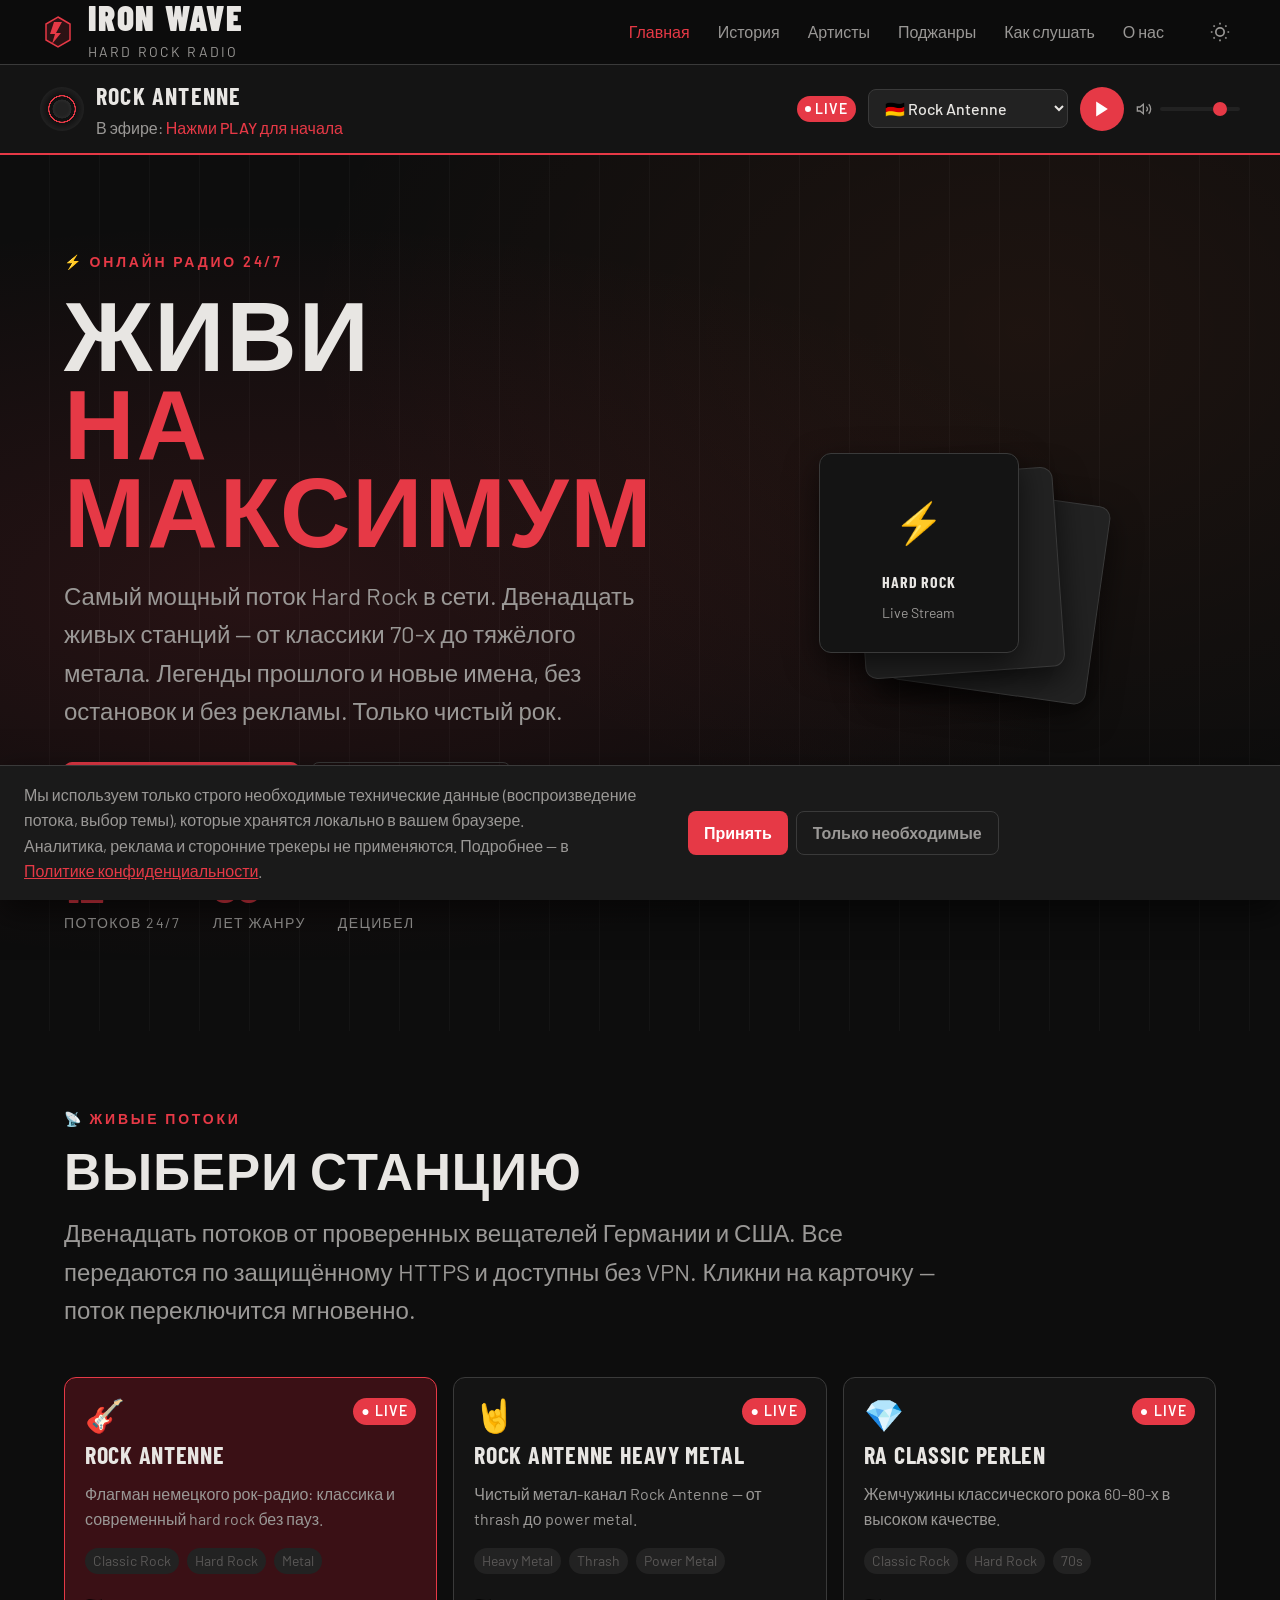
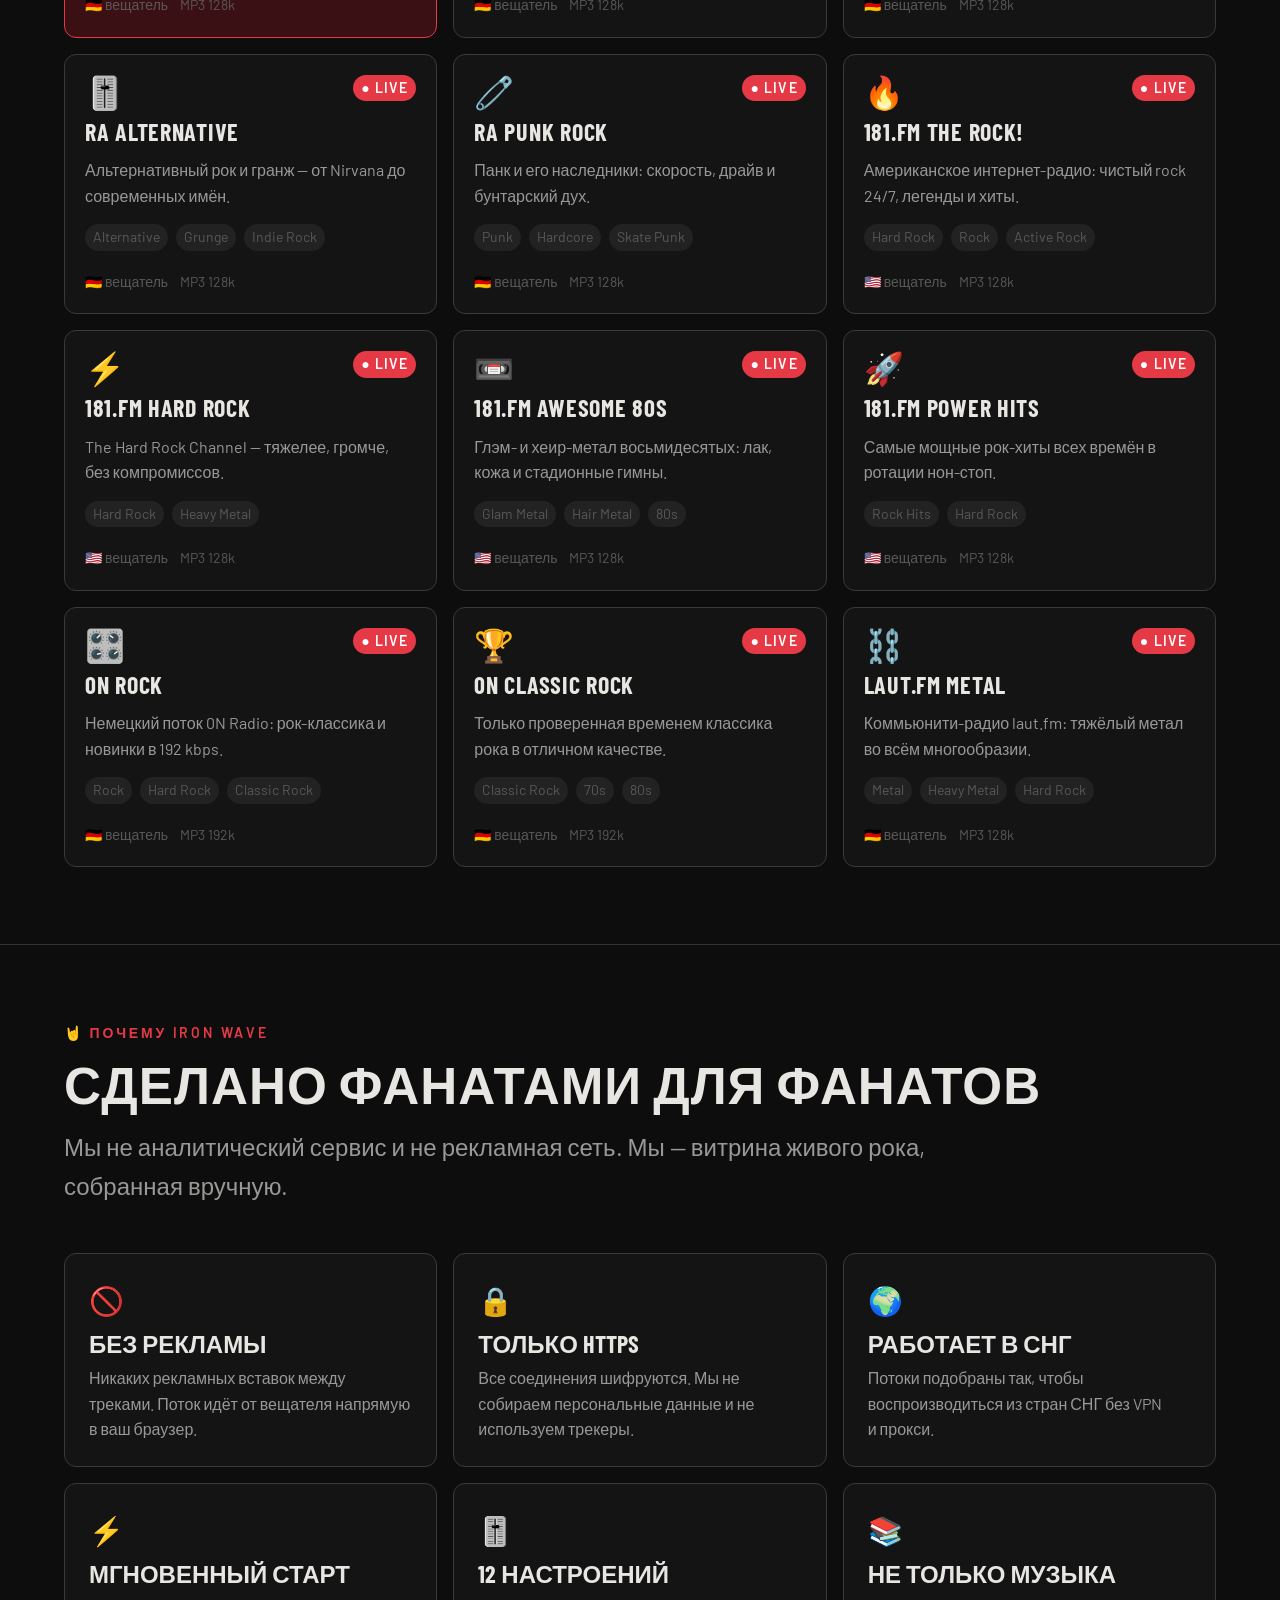
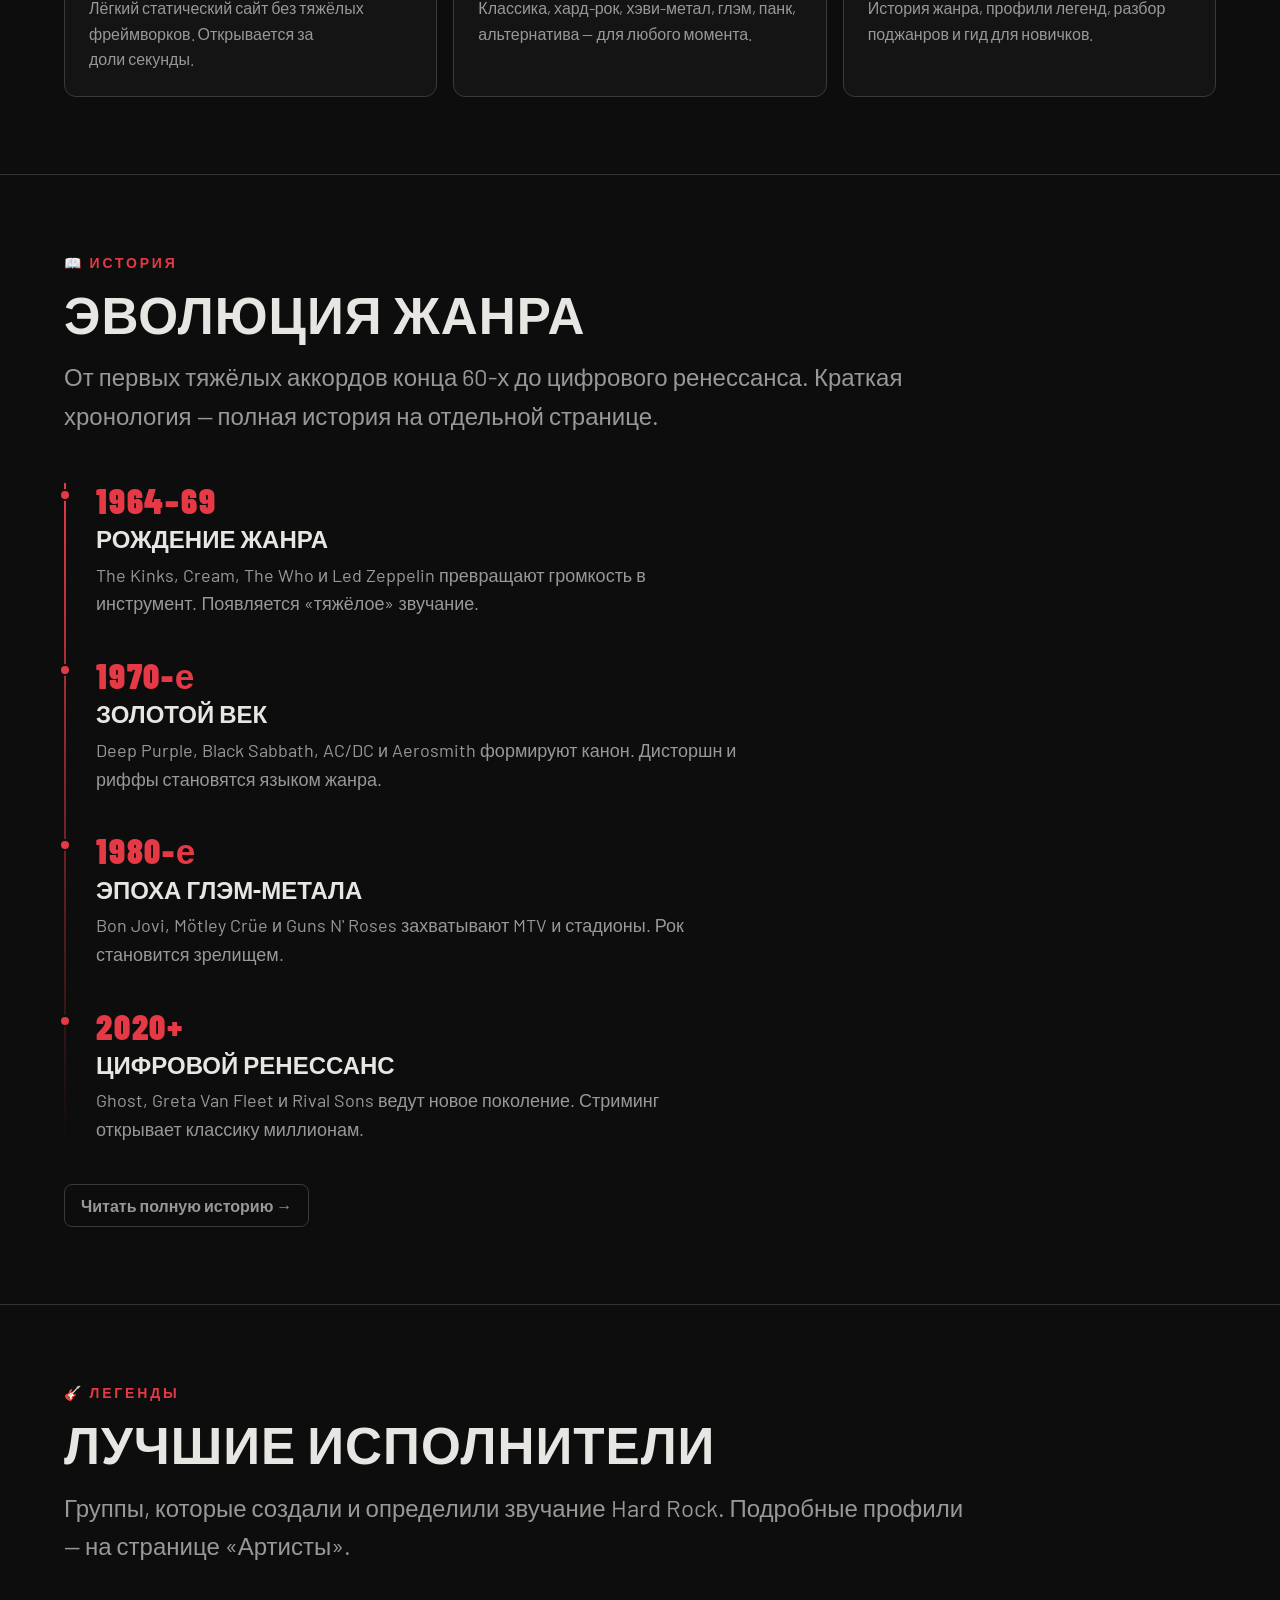
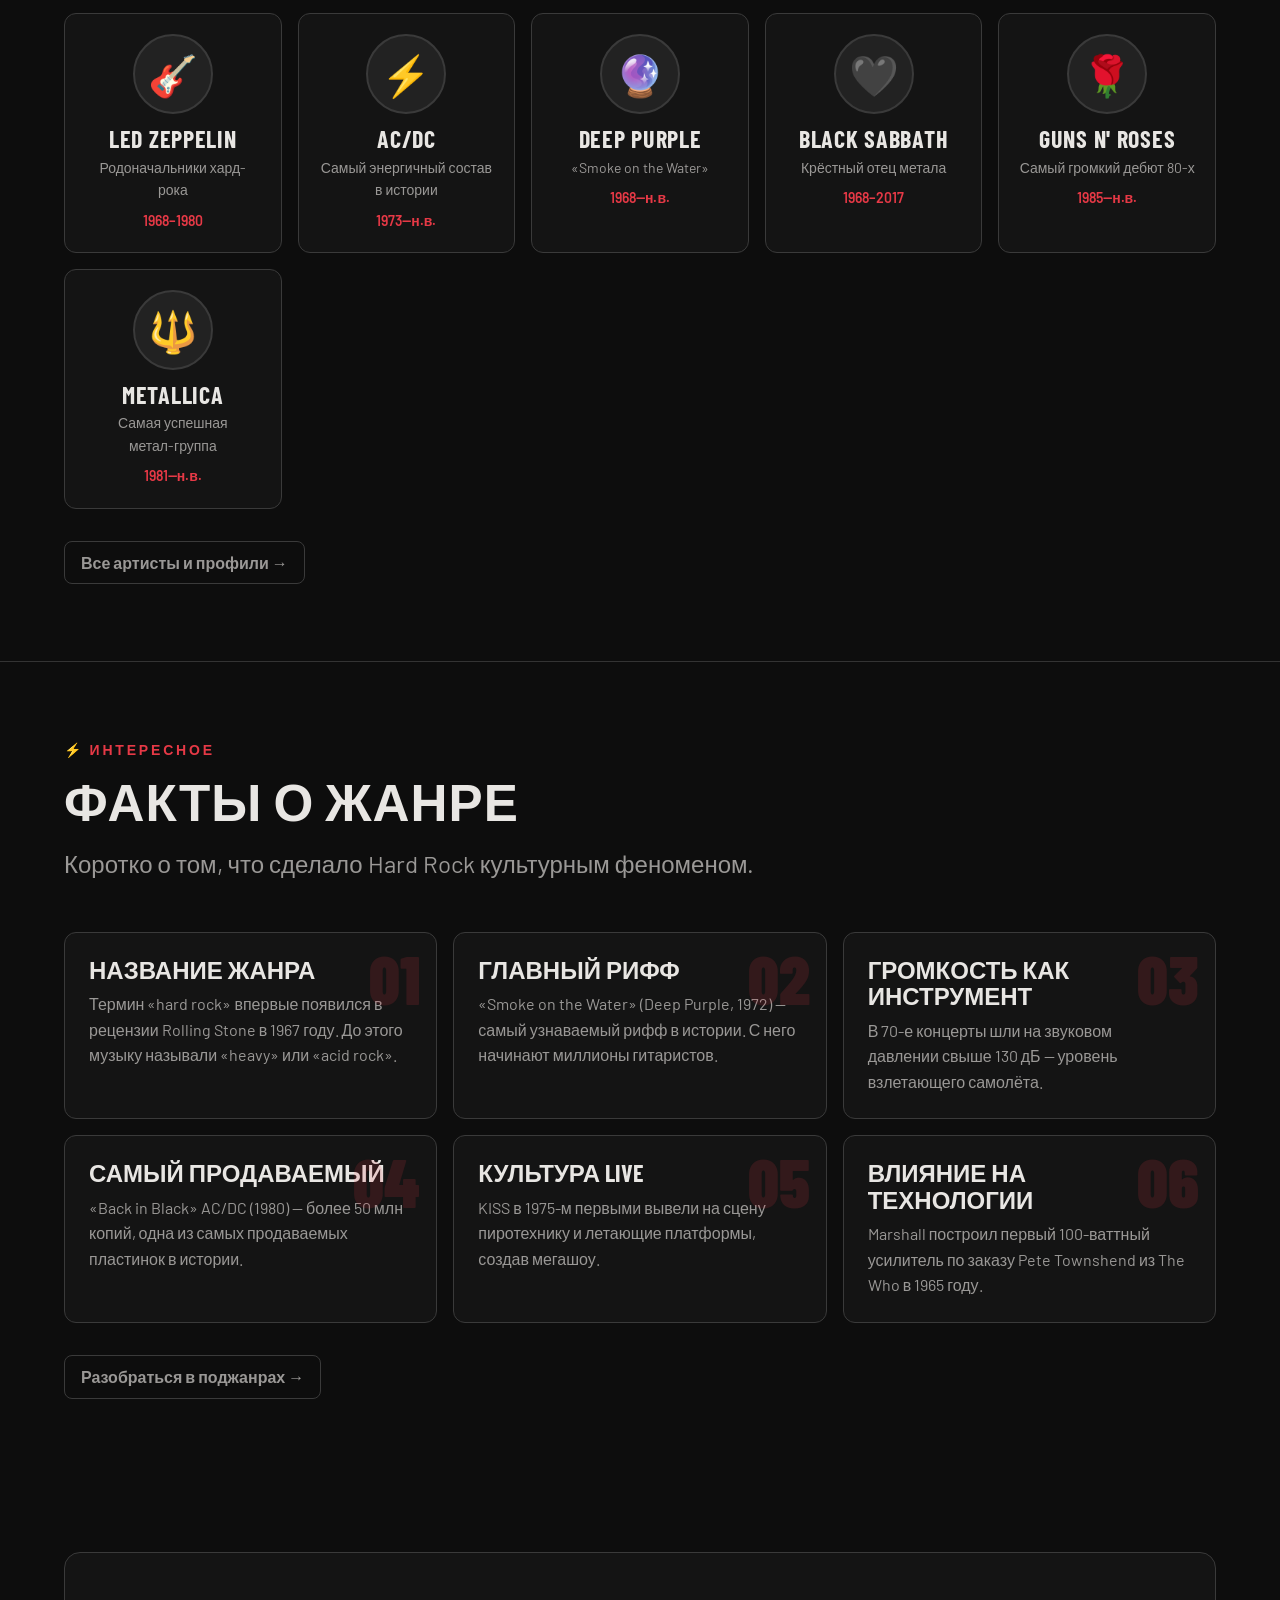
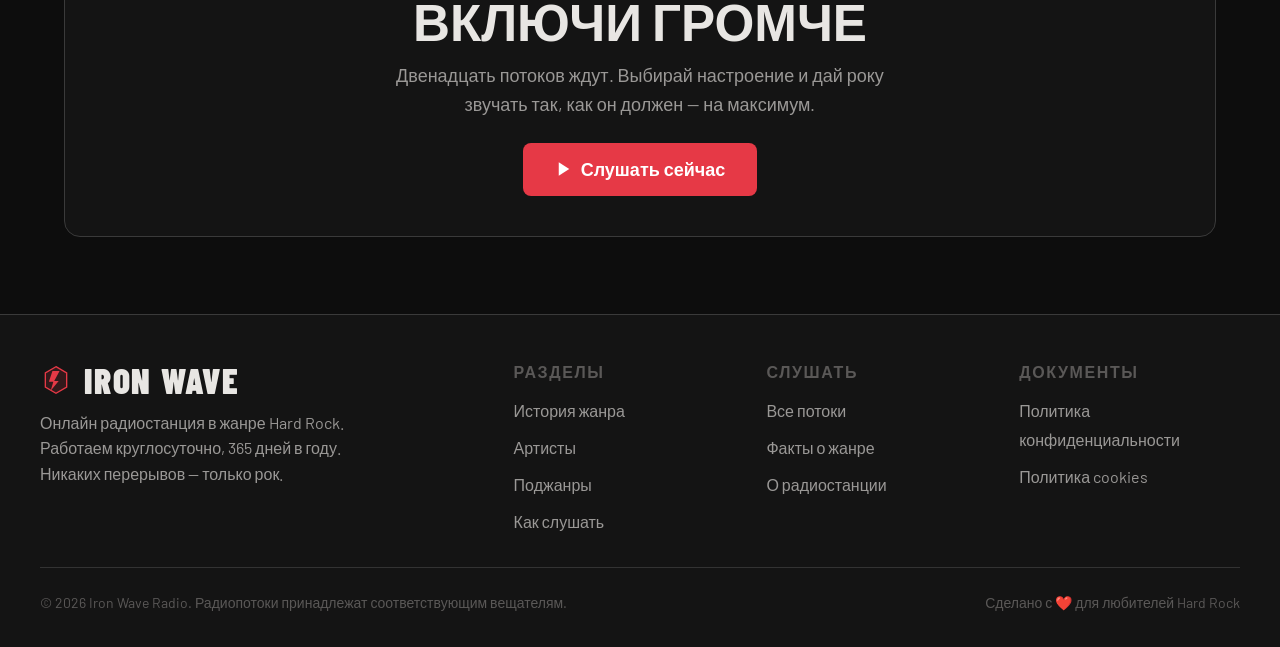
==== index.html @ d5342d9d "Build out Iron Wave Radio: multi-page site, 12 streams, self-hosted fonts - Fix bugs from template: " ====
<!DOCTYPE html>
<html lang="ru" data-theme="dark">
<head>
  <meta charset="UTF-8">
  <meta name="viewport" content="width=device-width, initial-scale=1.0">
  <title>IRON WAVE RADIO — Hard Rock Online 24/7</title>
  <meta name="description" content="Онлайн радиостанция в жанре Hard Rock. 12 живых потоков, история жанра, легендарные исполнители и факты. Слушай чистый рок без рекламы, 24/7.">
  <meta name="keywords" content="hard rock, hard rock radio, онлайн радио, рок радио, heavy metal, classic rock, слушать рок онлайн">
  <meta property="og:title" content="Iron Wave Radio — Hard Rock Online">
  <meta property="og:description" content="12 живых рок-потоков 24/7. Легенды прошлого и новые имена — без остановок, без рекламы.">
  <meta property="og:type" content="website">
  <link rel="canonical" href="/index.html">
  <link rel="icon" type="image/svg+xml" href="data:image/svg+xml,%3Csvg xmlns='http://www.w3.org/2000/svg' viewBox='0 0 32 32'%3E%3Crect width='32' height='32' fill='%23111'/%3E%3Cpath d='M6 8 L6 24 L10 24 L10 17 L16 17 L16 24 L20 24 L20 8 L16 8 L16 14 L10 14 L10 8 Z' fill='%23e63946'/%3E%3Cpath d='M22 8 L22 24 L26 24 L26 8 Z' fill='%23e63946'/%3E%3C/svg%3E">
  <link rel="stylesheet" href="assets/fonts.css">
  <link rel="stylesheet" href="assets/styles.css">
</head>
<body>

<a href="#main" class="btn btn-primary" style="position:absolute;top:-60px;left:var(--space-2);z-index:9999;transition:top .2s;" onfocus="this.style.top='var(--space-2)'" onblur="this.style.top='-60px'">Перейти к содержимому</a>

<!-- Cookie Banner -->
<div id="cookie-banner" role="dialog" aria-label="Уведомление о cookies">
  <p>
    Мы используем только строго необходимые технические данные (воспроизведение потока, выбор темы),
    которые хранятся локально в вашем браузере. Аналитика, реклама и сторонние трекеры не применяются.
    Подробнее — в <a href="about.html#privacy">Политике конфиденциальности</a>.
  </p>
  <div class="cookie-btns">
    <button class="btn btn-primary" onclick="acceptCookies()">Принять</button>
    <button class="btn btn-outline" onclick="closeCookieBanner()">Только необходимые</button>
  </div>
</div>

<!-- Header -->
<header>
  <div class="header-inner">
    <a href="index.html" class="logo" aria-label="IRON WAVE RADIO — на главную">
      <svg width="36" height="36" viewBox="0 0 36 36" fill="none" aria-hidden="true">
        <path d="M18 3 L30 10 L30 26 L18 33 L6 26 L6 10 Z" fill="currentColor" opacity="0.15"/>
        <path d="M18 3 L30 10 L30 26 L18 33 L6 26 L6 10 Z" stroke="currentColor" stroke-width="1.5"/>
        <path d="M14 8 L22 8 L16 19 L21 19 L12 30 L15 20 L10 20 Z" fill="currentColor"/>
      </svg>
      <div>
        <span class="logo-text">Iron Wave</span>
        <span class="logo-sub">Hard Rock Radio</span>
      </div>
    </a>
    <nav class="main-nav" aria-label="Основная навигация">
      <a href="index.html" aria-current="page">Главная</a>
      <a href="history.html">История</a>
      <a href="artists.html">Артисты</a>
      <a href="subgenres.html">Поджанры</a>
      <a href="guide.html">Как слушать</a>
      <a href="about.html">О нас</a>
    </nav>
    <div class="header-actions">
      <button id="theme-toggle" aria-label="Переключить тему"></button>
      <button class="hamburger" id="hamburger" aria-label="Меню" aria-expanded="false">
        <span></span><span></span><span></span>
      </button>
    </div>
  </div>
</header>

<!-- Mobile menu -->
<nav class="mobile-menu hidden" id="mobile-menu" aria-label="Мобильное меню">
  <a href="index.html">🏠 Главная</a>
  <a href="#streams">🎙️ Стримы</a>
  <a href="history.html">📖 История</a>
  <a href="artists.html">🎸 Артисты</a>
  <a href="subgenres.html">🎚️ Поджанры</a>
  <a href="guide.html">🎧 Как слушать</a>
  <a href="about.html">⚡ О нас</a>
</nav>

<!-- Player Bar -->
<div class="player-bar" role="region" aria-label="Плеер">
  <div class="player-inner">
    <div class="station-info">
      <div class="vinyl-icon" id="vinyl" aria-hidden="true"></div>
      <div>
        <div class="station-name" id="current-station-name">Rock Antenne</div>
        <div class="now-playing">В эфире: <span id="now-track">Нажми PLAY для начала</span></div>
      </div>
    </div>
    <div class="player-controls">
      <div class="live-badge" aria-label="Живое вещание"><div class="live-dot"></div>LIVE</div>
      <label class="sr-only" for="station-select">Выбор станции</label>
      <select id="station-select" class="station-select" aria-label="Выбор станции"></select>
      <button class="play-btn" id="play-btn" onclick="togglePlay()" aria-label="Воспроизвести / Остановить">
        <svg id="play-icon" width="20" height="20" viewBox="0 0 24 24" fill="currentColor"><polygon points="5,3 19,12 5,21"/></svg>
      </button>
      <div class="volume-wrap" aria-label="Громкость">
        <svg width="16" height="16" viewBox="0 0 24 24" fill="none" stroke="currentColor" stroke-width="2" aria-hidden="true">
          <polygon points="11 5 6 9 2 9 2 15 6 15 11 19 11 5"/>
          <path d="M19.07 4.93a10 10 0 0 1 0 14.14M15.54 8.46a5 5 0 0 1 0 7.07"/>
        </svg>
        <input type="range" id="volume" min="0" max="1" step="0.05" value="0.8" aria-label="Громкость">
      </div>
    </div>
  </div>
</div>

<audio id="radio-player" preload="none"></audio>

<main id="main">
  <!-- Hero -->
  <section class="hero" aria-labelledby="hero-title">
    <div class="hero-bg" aria-hidden="true"></div>
    <div class="hero-inner container">
      <div>
        <span class="hero-tag">⚡ Онлайн Радио 24/7</span>
        <h1 id="hero-title">Живи<em>на максимум</em></h1>
        <p>Самый мощный поток Hard Rock в сети. Двенадцать живых станций — от классики 70-х до тяжёлого метала. Легенды прошлого и новые имена, без остановок и без рекламы. Только чистый рок.</p>
        <div class="hero-cta">
          <button class="btn btn-primary btn-lg" onclick="togglePlay()">
            <svg width="18" height="18" viewBox="0 0 24 24" fill="currentColor" aria-hidden="true"><polygon points="5,3 19,12 5,21"/></svg>
            Слушать сейчас
          </button>
          <a href="history.html" class="btn btn-outline btn-lg">История жанра</a>
        </div>
        <div class="hero-stats">
          <div class="stat-item"><div class="stat-num">12</div><div class="stat-label">потоков 24/7</div></div>
          <div class="stat-item"><div class="stat-num">60+</div><div class="stat-label">лет жанру</div></div>
          <div class="stat-item"><div class="stat-num">∞</div><div class="stat-label">децибел</div></div>
        </div>
      </div>
      <div class="hero-visual" aria-hidden="true">
        <div class="album-stack">
          <div class="album-card"><div class="album-art">🎸</div><div class="album-title">Classic Rock</div><div class="album-band">All Time</div></div>
          <div class="album-card"><div class="album-art">🔥</div><div class="album-title">Metal Edge</div><div class="album-band">Heavy</div></div>
          <div class="album-card"><div class="album-art">⚡</div><div class="album-title">Hard Rock</div><div class="album-band">Live Stream</div></div>
        </div>
      </div>
    </div>
  </section>

  <!-- Streams -->
  <section class="section" id="streams" aria-labelledby="streams-title">
    <div class="container">
      <div class="section-header fade-in">
        <span class="section-tag">📡 Живые потоки</span>
        <h2 class="section-title" id="streams-title">Выбери станцию</h2>
        <p class="section-lead">Двенадцать потоков от проверенных вещателей Германии и США. Все передаются по защищённому HTTPS и доступны без VPN. Кликни на карточку — поток переключится мгновенно.</p>
      </div>
      <div class="streams-grid" id="streams-grid"></div>
    </div>
  </section>

  <div class="divider"></div>

  <!-- Why us -->
  <section class="section" aria-labelledby="why-title">
    <div class="container">
      <div class="section-header fade-in">
        <span class="section-tag">🤘 Почему Iron Wave</span>
        <h2 class="section-title" id="why-title">Сделано фанатами для фанатов</h2>
        <p class="section-lead">Мы не аналитический сервис и не рекламная сеть. Мы — витрина живого рока, собранная вручную.</p>
      </div>
      <div class="info-grid fade-in">
        <div class="info-card"><div class="ic-emoji">🚫</div><h3>Без рекламы</h3><p>Никаких рекламных вставок между треками. Поток идёт от вещателя напрямую в ваш браузер.</p></div>
        <div class="info-card"><div class="ic-emoji">🔒</div><h3>Только HTTPS</h3><p>Все соединения шифруются. Мы не собираем персональные данные и не используем трекеры.</p></div>
        <div class="info-card"><div class="ic-emoji">🌍</div><h3>Работает в СНГ</h3><p>Потоки подобраны так, чтобы воспроизводиться из стран СНГ без VPN и прокси.</p></div>
        <div class="info-card"><div class="ic-emoji">⚡</div><h3>Мгновенный старт</h3><p>Лёгкий статический сайт без тяжёлых фреймворков. Открывается за доли секунды.</p></div>
        <div class="info-card"><div class="ic-emoji">🎚️</div><h3>12 настроений</h3><p>Классика, хард-рок, хэви-метал, глэм, панк, альтернатива — для любого момента.</p></div>
        <div class="info-card"><div class="ic-emoji">📚</div><h3>Не только музыка</h3><p>История жанра, профили легенд, разбор поджанров и гид для новичков.</p></div>
      </div>
    </div>
  </section>

  <div class="divider"></div>

  <!-- History teaser -->
  <section class="section" aria-labelledby="hist-title">
    <div class="container">
      <div class="section-header fade-in">
        <span class="section-tag">📖 История</span>
        <h2 class="section-title" id="hist-title">Эволюция жанра</h2>
        <p class="section-lead">От первых тяжёлых аккордов конца 60-х до цифрового ренессанса. Краткая хронология — полная история на отдельной странице.</p>
      </div>
      <div class="timeline fade-in">
        <div class="timeline-item"><div class="timeline-year">1964–69</div><h3>Рождение жанра</h3><p>The Kinks, Cream, The Who и Led Zeppelin превращают громкость в инструмент. Появляется «тяжёлое» звучание.</p></div>
        <div class="timeline-item"><div class="timeline-year">1970-е</div><h3>Золотой век</h3><p>Deep Purple, Black Sabbath, AC/DC и Aerosmith формируют канон. Дисторшн и риффы становятся языком жанра.</p></div>
        <div class="timeline-item"><div class="timeline-year">1980-е</div><h3>Эпоха глэм-метала</h3><p>Bon Jovi, Mötley Crüe и Guns N' Roses захватывают MTV и стадионы. Рок становится зрелищем.</p></div>
        <div class="timeline-item"><div class="timeline-year">2020+</div><h3>Цифровой ренессанс</h3><p>Ghost, Greta Van Fleet и Rival Sons ведут новое поколение. Стриминг открывает классику миллионам.</p></div>
      </div>
      <p style="margin-top:var(--space-8)"><a class="btn btn-outline" href="history.html">Читать полную историю →</a></p>
    </div>
  </section>

  <div class="divider"></div>

  <!-- Artists teaser -->
  <section class="section" aria-labelledby="art-title">
    <div class="container">
      <div class="section-header fade-in">
        <span class="section-tag">🎸 Легенды</span>
        <h2 class="section-title" id="art-title">Лучшие исполнители</h2>
        <p class="section-lead">Группы, которые создали и определили звучание Hard Rock. Подробные профили — на странице «Артисты».</p>
      </div>
      <div class="artists-grid fade-in">
        <div class="artist-card"><div class="artist-avatar">🎸</div><h3>Led Zeppelin</h3><p>Родоначальники хард-рока</p><span class="artist-years">1968–1980</span></div>
        <div class="artist-card"><div class="artist-avatar">⚡</div><h3>AC/DC</h3><p>Самый энергичный состав в истории</p><span class="artist-years">1973—н.в.</span></div>
        <div class="artist-card"><div class="artist-avatar">🔮</div><h3>Deep Purple</h3><p>«Smoke on the Water»</p><span class="artist-years">1968—н.в.</span></div>
        <div class="artist-card"><div class="artist-avatar">🖤</div><h3>Black Sabbath</h3><p>Крёстный отец метала</p><span class="artist-years">1968–2017</span></div>
        <div class="artist-card"><div class="artist-avatar">🌹</div><h3>Guns N' Roses</h3><p>Самый громкий дебют 80-х</p><span class="artist-years">1985—н.в.</span></div>
        <div class="artist-card"><div class="artist-avatar">🔱</div><h3>Metallica</h3><p>Самая успешная метал-группа</p><span class="artist-years">1981—н.в.</span></div>
      </div>
      <p style="margin-top:var(--space-8)"><a class="btn btn-outline" href="artists.html">Все артисты и профили →</a></p>
    </div>
  </section>

  <div class="divider"></div>

  <!-- Facts -->
  <section class="section" id="facts" aria-labelledby="facts-title">
    <div class="container">
      <div class="section-header fade-in">
        <span class="section-tag">⚡ Интересное</span>
        <h2 class="section-title" id="facts-title">Факты о жанре</h2>
        <p class="section-lead">Коротко о том, что сделало Hard Rock культурным феноменом.</p>
      </div>
      <div class="facts-grid fade-in">
        <div class="fact-card"><div class="fact-num">01</div><h3>Название жанра</h3><p>Термин «hard rock» впервые появился в рецензии Rolling Stone в 1967 году. До этого музыку называли «heavy» или «acid rock».</p></div>
        <div class="fact-card"><div class="fact-num">02</div><h3>Главный рифф</h3><p>«Smoke on the Water» (Deep Purple, 1972) — самый узнаваемый рифф в истории. С него начинают миллионы гитаристов.</p></div>
        <div class="fact-card"><div class="fact-num">03</div><h3>Громкость как инструмент</h3><p>В 70-е концерты шли на звуковом давлении свыше 130 дБ — уровень взлетающего самолёта.</p></div>
        <div class="fact-card"><div class="fact-num">04</div><h3>Самый продаваемый</h3><p>«Back in Black» AC/DC (1980) — более 50 млн копий, одна из самых продаваемых пластинок в истории.</p></div>
        <div class="fact-card"><div class="fact-num">05</div><h3>Культура Live</h3><p>KISS в 1975-м первыми вывели на сцену пиротехнику и летающие платформы, создав мегашоу.</p></div>
        <div class="fact-card"><div class="fact-num">06</div><h3>Влияние на технологии</h3><p>Marshall построил первый 100-ваттный усилитель по заказу Pete Townshend из The Who в 1965 году.</p></div>
      </div>
      <p style="margin-top:var(--space-8)"><a class="btn btn-outline" href="subgenres.html">Разобраться в поджанрах →</a></p>
    </div>
  </section>

  <!-- CTA -->
  <section class="section">
    <div class="container">
      <div class="cta-strip fade-in">
        <h2>Включи громче</h2>
        <p>Двенадцать потоков ждут. Выбирай настроение и дай року звучать так, как он должен — на максимум.</p>
        <button class="btn btn-primary btn-lg" onclick="togglePlay()">
          <svg width="18" height="18" viewBox="0 0 24 24" fill="currentColor" aria-hidden="true"><polygon points="5,3 19,12 5,21"/></svg>
          Слушать сейчас
        </button>
      </div>
    </div>
  </section>
</main>

<!-- Footer -->
<footer>
  <div class="footer-inner">
    <div class="footer-top">
      <div class="footer-brand">
        <a href="index.html" class="logo" aria-label="IRON WAVE RADIO">
          <svg width="32" height="32" viewBox="0 0 36 36" fill="none">
            <path d="M18 3 L30 10 L30 26 L18 33 L6 26 L6 10 Z" fill="currentColor" opacity="0.15"/>
            <path d="M18 3 L30 10 L30 26 L18 33 L6 26 L6 10 Z" stroke="currentColor" stroke-width="1.5"/>
            <path d="M14 8 L22 8 L16 19 L21 19 L12 30 L15 20 L10 20 Z" fill="currentColor"/>
          </svg>
          <span class="logo-text" style="color:var(--color-text);">Iron Wave</span>
        </a>
        <p>Онлайн радиостанция в жанре Hard Rock. Работаем круглосуточно, 365 дней в году. Никаких перерывов — только рок.</p>
      </div>
      <div class="footer-col">
        <h4>Разделы</h4>
        <ul>
          <li><a href="history.html">История жанра</a></li>
          <li><a href="artists.html">Артисты</a></li>
          <li><a href="subgenres.html">Поджанры</a></li>
          <li><a href="guide.html">Как слушать</a></li>
        </ul>
      </div>
      <div class="footer-col">
        <h4>Слушать</h4>
        <ul>
          <li><a href="#streams">Все потоки</a></li>
          <li><a href="#facts">Факты о жанре</a></li>
          <li><a href="about.html">О радиостанции</a></li>
        </ul>
      </div>
      <div class="footer-col">
        <h4>Документы</h4>
        <ul>
          <li><a href="about.html#privacy">Политика конфиденциальности</a></li>
          <li><a href="about.html#cookies">Политика cookies</a></li>
        </ul>
      </div>
    </div>
    <div class="footer-bottom">
      <p>© <span data-year>2025</span> Iron Wave Radio. Радиопотоки принадлежат соответствующим вещателям.</p>
      <p>Сделано с ❤️ для любителей Hard Rock</p>
    </div>
  </div>
</footer>

<script src="assets/app.js"></script>
</body>
</html>
---- assets/fonts.css ----
/* vietnamese */
@font-face {
  font-family: 'Barlow';
  font-style: normal;
  font-weight: 400;
  font-display: swap;
  src: url(fonts/7cHpv4kjgoGqM7E_A8s52Hs.woff2) format('woff2');
  unicode-range: U+0102-0103, U+0110-0111, U+0128-0129, U+0168-0169, U+01A0-01A1, U+01AF-01B0, U+0300-0301, U+0303-0304, U+0308-0309, U+0323, U+0329, U+1EA0-1EF9, U+20AB;
}
/* latin-ext */
@font-face {
  font-family: 'Barlow';
  font-style: normal;
  font-weight: 400;
  font-display: swap;
  src: url(fonts/7cHpv4kjgoGqM7E_Ass52Hs.woff2) format('woff2');
  unicode-range: U+0100-02BA, U+02BD-02C5, U+02C7-02CC, U+02CE-02D7, U+02DD-02FF, U+0304, U+0308, U+0329, U+1D00-1DBF, U+1E00-1E9F, U+1EF2-1EFF, U+2020, U+20A0-20AB, U+20AD-20C0, U+2113, U+2C60-2C7F, U+A720-A7FF;
}
/* latin */
@font-face {
  font-family: 'Barlow';
  font-style: normal;
  font-weight: 400;
  font-display: swap;
  src: url(fonts/7cHpv4kjgoGqM7E_DMs5.woff2) format('woff2');
  unicode-range: U+0000-00FF, U+0131, U+0152-0153, U+02BB-02BC, U+02C6, U+02DA, U+02DC, U+0304, U+0308, U+0329, U+2000-206F, U+20AC, U+2122, U+2191, U+2193, U+2212, U+2215, U+FEFF, U+FFFD;
}
/* vietnamese */
@font-face {
  font-family: 'Barlow';
  font-style: normal;
  font-weight: 500;
  font-display: swap;
  src: url(fonts/7cHqv4kjgoGqM7E3_-gs6FospT4.woff2) format('woff2');
  unicode-range: U+0102-0103, U+0110-0111, U+0128-0129, U+0168-0169, U+01A0-01A1, U+01AF-01B0, U+0300-0301, U+0303-0304, U+0308-0309, U+0323, U+0329, U+1EA0-1EF9, U+20AB;
}
/* latin-ext */
@font-face {
  font-family: 'Barlow';
  font-style: normal;
  font-weight: 500;
  font-display: swap;
  src: url(fonts/7cHqv4kjgoGqM7E3_-gs6VospT4.woff2) format('woff2');
  unicode-range: U+0100-02BA, U+02BD-02C5, U+02C7-02CC, U+02CE-02D7, U+02DD-02FF, U+0304, U+0308, U+0329, U+1D00-1DBF, U+1E00-1E9F, U+1EF2-1EFF, U+2020, U+20A0-20AB, U+20AD-20C0, U+2113, U+2C60-2C7F, U+A720-A7FF;
}
/* latin */
@font-face {
  font-family: 'Barlow';
  font-style: normal;
  font-weight: 500;
  font-display: swap;
  src: url(fonts/7cHqv4kjgoGqM7E3_-gs51os.woff2) format('woff2');
  unicode-range: U+0000-00FF, U+0131, U+0152-0153, U+02BB-02BC, U+02C6, U+02DA, U+02DC, U+0304, U+0308, U+0329, U+2000-206F, U+20AC, U+2122, U+2191, U+2193, U+2212, U+2215, U+FEFF, U+FFFD;
}
/* vietnamese */
@font-face {
  font-family: 'Barlow';
  font-style: normal;
  font-weight: 600;
  font-display: swap;
  src: url(fonts/7cHqv4kjgoGqM7E30-8s6FospT4.woff2) format('woff2');
  unicode-range: U+0102-0103, U+0110-0111, U+0128-0129, U+0168-0169, U+01A0-01A1, U+01AF-01B0, U+0300-0301, U+0303-0304, U+0308-0309, U+0323, U+0329, U+1EA0-1EF9, U+20AB;
}
/* latin-ext */
@font-face {
  font-family: 'Barlow';
  font-style: normal;
  font-weight: 600;
  font-display: swap;
  src: url(fonts/7cHqv4kjgoGqM7E30-8s6VospT4.woff2) format('woff2');
  unicode-range: U+0100-02BA, U+02BD-02C5, U+02C7-02CC, U+02CE-02D7, U+02DD-02FF, U+0304, U+0308, U+0329, U+1D00-1DBF, U+1E00-1E9F, U+1EF2-1EFF, U+2020, U+20A0-20AB, U+20AD-20C0, U+2113, U+2C60-2C7F, U+A720-A7FF;
}
/* latin */
@font-face {
  font-family: 'Barlow';
  font-style: normal;
  font-weight: 600;
  font-display: swap;
  src: url(fonts/7cHqv4kjgoGqM7E30-8s51os.woff2) format('woff2');
  unicode-range: U+0000-00FF, U+0131, U+0152-0153, U+02BB-02BC, U+02C6, U+02DA, U+02DC, U+0304, U+0308, U+0329, U+2000-206F, U+20AC, U+2122, U+2191, U+2193, U+2212, U+2215, U+FEFF, U+FFFD;
}
/* vietnamese */
@font-face {
  font-family: 'Barlow Condensed';
  font-style: normal;
  font-weight: 700;
  font-display: swap;
  src: url(fonts/HTxwL3I-JCGChYJ8VI-L6OO_au7B46r2z3nWuZEC.woff2) format('woff2');
  unicode-range: U+0102-0103, U+0110-0111, U+0128-0129, U+0168-0169, U+01A0-01A1, U+01AF-01B0, U+0300-0301, U+0303-0304, U+0308-0309, U+0323, U+0329, U+1EA0-1EF9, U+20AB;
}
/* latin-ext */
@font-face {
  font-family: 'Barlow Condensed';
  font-style: normal;
  font-weight: 700;
  font-display: swap;
  src: url(fonts/HTxwL3I-JCGChYJ8VI-L6OO_au7B46r2z3jWuZEC.woff2) format('woff2');
  unicode-range: U+0100-02BA, U+02BD-02C5, U+02C7-02CC, U+02CE-02D7, U+02DD-02FF, U+0304, U+0308, U+0329, U+1D00-1DBF, U+1E00-1E9F, U+1EF2-1EFF, U+2020, U+20A0-20AB, U+20AD-20C0, U+2113, U+2C60-2C7F, U+A720-A7FF;
}
/* latin */
@font-face {
  font-family: 'Barlow Condensed';
  font-style: normal;
  font-weight: 700;
  font-display: swap;
  src: url(fonts/HTxwL3I-JCGChYJ8VI-L6OO_au7B46r2z3bWuQ.woff2) format('woff2');
  unicode-range: U+0000-00FF, U+0131, U+0152-0153, U+02BB-02BC, U+02C6, U+02DA, U+02DC, U+0304, U+0308, U+0329, U+2000-206F, U+20AC, U+2122, U+2191, U+2193, U+2212, U+2215, U+FEFF, U+FFFD;
}
/* vietnamese */
@font-face {
  font-family: 'Barlow Condensed';
  font-style: normal;
  font-weight: 900;
  font-display: swap;
  src: url(fonts/HTxwL3I-JCGChYJ8VI-L6OO_au7B45L0z3nWuZEC.woff2) format('woff2');
  unicode-range: U+0102-0103, U+0110-0111, U+0128-0129, U+0168-0169, U+01A0-01A1, U+01AF-01B0, U+0300-0301, U+0303-0304, U+0308-0309, U+0323, U+0329, U+1EA0-1EF9, U+20AB;
}
/* latin-ext */
@font-face {
  font-family: 'Barlow Condensed';
  font-style: normal;
  font-weight: 900;
  font-display: swap;
  src: url(fonts/HTxwL3I-JCGChYJ8VI-L6OO_au7B45L0z3jWuZEC.woff2) format('woff2');
  unicode-range: U+0100-02BA, U+02BD-02C5, U+02C7-02CC, U+02CE-02D7, U+02DD-02FF, U+0304, U+0308, U+0329, U+1D00-1DBF, U+1E00-1E9F, U+1EF2-1EFF, U+2020, U+20A0-20AB, U+20AD-20C0, U+2113, U+2C60-2C7F, U+A720-A7FF;
}
/* latin */
@font-face {
  font-family: 'Barlow Condensed';
  font-style: normal;
  font-weight: 900;
  font-display: swap;
  src: url(fonts/HTxwL3I-JCGChYJ8VI-L6OO_au7B45L0z3bWuQ.woff2) format('woff2');
  unicode-range: U+0000-00FF, U+0131, U+0152-0153, U+02BB-02BC, U+02C6, U+02DA, U+02DC, U+0304, U+0308, U+0329, U+2000-206F, U+20AC, U+2122, U+2191, U+2193, U+2212, U+2215, U+FEFF, U+FFFD;
}
---- assets/styles.css ----
/* Iron Wave Radio — shared stylesheet
   Art direction: Hard Rock → aggressive, raw, electric energy
   Palette: dark charcoal base, crimson red accent, warm gray text
   Typography: Barlow Condensed (display) + Barlow (body) */

/* === TOKENS === */
:root {
  --text-xs:   clamp(0.75rem,  0.7rem + 0.25vw, 0.875rem);
  --text-sm:   clamp(0.875rem, 0.8rem + 0.35vw, 1rem);
  --text-base: clamp(1rem,     0.95rem + 0.25vw, 1.125rem);
  --text-lg:   clamp(1.125rem, 1rem + 0.75vw, 1.5rem);
  --text-xl:   clamp(1.5rem,   1.2rem + 1.25vw, 2.25rem);
  --text-2xl:  clamp(2rem,     1.2rem + 2.5vw, 3.5rem);
  --text-3xl:  clamp(2.5rem,   1rem + 4vw, 5rem);
  --text-hero: clamp(3rem,     0.5rem + 7vw, 8rem);

  --space-1:  0.25rem; --space-2: 0.5rem; --space-3: 0.75rem;
  --space-4:  1rem;    --space-5: 1.25rem; --space-6: 1.5rem;
  --space-8:  2rem;    --space-10: 2.5rem; --space-12: 3rem;
  --space-16: 4rem;    --space-20: 5rem;   --space-24: 6rem;

  --radius-sm: 0.25rem; --radius-md: 0.5rem;
  --radius-lg: 0.75rem; --radius-xl: 1rem; --radius-full: 9999px;

  --transition: 180ms cubic-bezier(0.16, 1, 0.3, 1);

  --font-display: 'Barlow Condensed', 'Arial Narrow', sans-serif;
  --font-body: 'Barlow', 'Helvetica Neue', sans-serif;

  --content-narrow: 640px;
  --content-default: 960px;
  --content-wide: 1200px;

  /* Hard Rock custom palette — dark/default */
  --color-bg:             #0d0d0d;
  --color-surface:        #141414;
  --color-surface-2:      #1a1a1a;
  --color-surface-offset: #222222;
  --color-surface-dynamic:#2a2a2a;
  --color-divider:        #333333;
  --color-border:         #3a3a3a;
  --color-text:           #e8e6e3;
  --color-text-muted:     #9a9896;
  --color-text-faint:     #5a5857;
  --color-text-inverse:   #0d0d0d;

  --color-primary:        #e63946;
  --color-primary-hover:  #c1121f;
  --color-primary-active: #9d0208;
  --color-primary-highlight: #3a1015;

  --color-accent:         #ff6b35;
  --color-gold:           #ffd60a;

  --shadow-sm: 0 1px 2px oklch(0 0 0 / 0.4);
  --shadow-md: 0 4px 12px oklch(0 0 0 / 0.5);
  --shadow-lg: 0 12px 32px oklch(0 0 0 / 0.6);
}

[data-theme="light"] {
  --color-bg:             #f5f5f5;
  --color-surface:        #ffffff;
  --color-surface-2:      #fafafa;
  --color-surface-offset: #eeeeee;
  --color-surface-dynamic:#e5e5e5;
  --color-divider:        #dddddd;
  --color-border:         #cccccc;
  --color-text:           #1a1a1a;
  --color-text-muted:     #555555;
  --color-text-faint:     #999999;
  --color-text-inverse:   #ffffff;
  --color-primary:        #c1121f;
  --color-primary-hover:  #9d0208;
  --color-primary-active: #780000;
  --color-primary-highlight: #fde0e2;
  --shadow-sm: 0 1px 2px oklch(0.2 0.01 80 / 0.08);
  --shadow-md: 0 4px 12px oklch(0.2 0.01 80 / 0.1);
  --shadow-lg: 0 12px 32px oklch(0.2 0.01 80 / 0.15);
}

@media (prefers-color-scheme: light) {
  :root:not([data-theme]) {
    --color-bg: #f5f5f5; --color-surface: #ffffff;
    --color-surface-2: #fafafa; --color-surface-offset: #eeeeee;
    --color-surface-dynamic: #e5e5e5; --color-divider: #dddddd;
    --color-border: #cccccc; --color-text: #1a1a1a;
    --color-text-muted: #555555; --color-text-faint: #999999;
    --color-text-inverse: #ffffff; --color-primary: #c1121f;
    --color-primary-hover: #9d0208; --color-primary-active: #780000;
    --color-primary-highlight: #fde0e2;
    --shadow-sm: 0 1px 2px oklch(0.2 0.01 80 / 0.08);
    --shadow-md: 0 4px 12px oklch(0.2 0.01 80 / 0.1);
    --shadow-lg: 0 12px 32px oklch(0.2 0.01 80 / 0.15);
  }
}

/* === BASE === */
*, *::before, *::after { box-sizing: border-box; margin: 0; padding: 0; }
html {
  -webkit-font-smoothing: antialiased; -moz-osx-font-smoothing: grayscale;
  text-rendering: optimizeLegibility; scroll-behavior: smooth;
  scroll-padding-top: var(--space-16);
}
body {
  min-height: 100dvh; line-height: 1.6;
  font-family: var(--font-body); font-size: var(--text-base);
  color: var(--color-text); background-color: var(--color-bg);
  overflow-x: hidden;
}
img, video { display: block; max-width: 100%; height: auto; }
ul[role="list"], ol[role="list"] { list-style: none; }
input, button, select { font: inherit; color: inherit; }
h1,h2,h3,h4,h5,h6 { text-wrap: balance; line-height: 1.1; }
p, li { text-wrap: pretty; }
button { cursor: pointer; background: none; border: none; }
a { color: inherit; }
.sr-only { position: absolute; width: 1px; height: 1px; padding: 0; margin: -1px;
           overflow: hidden; clip: rect(0,0,0,0); white-space: nowrap; border: 0; }
::selection { background: oklch(from var(--color-primary) l c h / 0.3); color: var(--color-text); }
:focus-visible { outline: 2px solid var(--color-primary); outline-offset: 3px; border-radius: var(--radius-sm); }
@media (prefers-reduced-motion: reduce) {
  *, *::before, *::after { animation-duration: 0.01ms !important; transition-duration: 0.01ms !important; }
}

/* === COOKIE BANNER === */
#cookie-banner {
  position: fixed; bottom: 0; left: 0; right: 0; z-index: 1000;
  background: var(--color-surface-2);
  border-top: 1px solid var(--color-border);
  padding: var(--space-4) var(--space-6);
  display: flex; gap: var(--space-4); align-items: center; flex-wrap: wrap;
  box-shadow: var(--shadow-lg);
  transform: translateY(100%);
  animation: slide-up 0.5s 1.5s cubic-bezier(0.16,1,0.3,1) forwards;
}
@keyframes slide-up { to { transform: translateY(0); } }
#cookie-banner p { font-size: var(--text-sm); color: var(--color-text-muted); flex: 1; min-width: 200px; max-width: 72ch; }
#cookie-banner p a { color: var(--color-primary); text-decoration: underline; }
.cookie-btns { display: flex; gap: var(--space-2); flex-wrap: wrap; }
.btn { display: inline-flex; align-items: center; gap: var(--space-2);
       padding: var(--space-2) var(--space-4); border-radius: var(--radius-md);
       font-size: var(--text-sm); font-weight: 600; transition: all var(--transition);
       white-space: nowrap; border: none; cursor: pointer; text-decoration: none; }
.btn-primary { background: var(--color-primary); color: #fff; }
.btn-primary:hover { background: var(--color-primary-hover); }
.btn-outline { background: transparent; color: var(--color-text-muted);
               border: 1px solid var(--color-border); }
.btn-outline:hover { border-color: var(--color-text-muted); color: var(--color-text); }
.btn-ghost { background: transparent; color: var(--color-text-muted); padding: var(--space-2) var(--space-3); }
.btn-ghost:hover { color: var(--color-text); }

/* === HEADER === */
header {
  position: sticky; top: 0; z-index: 100;
  background: color-mix(in oklch, var(--color-bg) 85%, transparent);
  backdrop-filter: blur(12px);
  border-bottom: 1px solid var(--color-border);
  padding: 0 var(--space-6);
}
.header-inner {
  max-width: var(--content-wide); margin: 0 auto;
  display: flex; align-items: center; height: 64px; gap: var(--space-6);
}
.logo {
  display: flex; align-items: center; gap: var(--space-3);
  text-decoration: none; flex-shrink: 0;
}
.logo svg { color: var(--color-primary); }
.logo-text { font-family: var(--font-display); font-size: var(--text-xl); font-weight: 900;
             letter-spacing: 0.05em; text-transform: uppercase; color: var(--color-text);
             line-height: 1; }
.logo-sub { font-size: var(--text-xs); color: var(--color-text-muted); letter-spacing: 0.15em;
            text-transform: uppercase; display: block; margin-top: 2px; }
nav.main-nav { display: flex; gap: var(--space-1); margin-left: auto; }
nav.main-nav a { font-size: var(--text-sm); font-weight: 500; color: var(--color-text-muted);
         padding: var(--space-2) var(--space-3); border-radius: var(--radius-md);
         text-decoration: none; transition: color var(--transition), background var(--transition); }
nav.main-nav a:hover { color: var(--color-text); background: var(--color-surface-offset); }
nav.main-nav a[aria-current="page"] { color: var(--color-primary); }
.header-actions { display: flex; gap: var(--space-2); align-items: center; }
#theme-toggle { width: 40px; height: 40px; display: flex; align-items: center;
                justify-content: center; border-radius: var(--radius-md);
                color: var(--color-text-muted); transition: all var(--transition); }
#theme-toggle:hover { color: var(--color-text); background: var(--color-surface-offset); }
.hamburger { display: none; flex-direction: column; gap: 5px; width: 40px; height: 40px;
              align-items: center; justify-content: center; border-radius: var(--radius-md); }
.hamburger span { display: block; width: 20px; height: 2px; background: var(--color-text-muted);
                   transition: all var(--transition); border-radius: 2px; }
.mobile-menu { display: none; }

/* === PLAYER BAR === */
.player-bar {
  position: sticky; top: 64px; z-index: 90;
  background: var(--color-surface);
  border-bottom: 2px solid var(--color-primary);
  padding: var(--space-3) var(--space-6);
}
.player-inner {
  max-width: var(--content-wide); margin: 0 auto;
  display: flex; align-items: center; gap: var(--space-4); flex-wrap: wrap;
}
.station-info { display: flex; align-items: center; gap: var(--space-3); flex: 1; min-width: 200px; }
.vinyl-icon {
  width: 44px; height: 44px; border-radius: 50%;
  background: radial-gradient(circle at 50% 50%, var(--color-surface-offset) 20%, var(--color-surface-dynamic) 30%, #111 31%, #111 40%, var(--color-primary) 41%, var(--color-primary) 44%, #111 45%, #333 100%);
  transition: transform 2s linear;
  flex-shrink: 0;
}
.vinyl-icon.spinning { animation: vinyl-spin 2s linear infinite; }
@keyframes vinyl-spin { to { transform: rotate(360deg); } }
.station-name { font-family: var(--font-display); font-size: var(--text-lg); font-weight: 700;
                text-transform: uppercase; letter-spacing: 0.05em; }
.now-playing { font-size: var(--text-sm); color: var(--color-text-muted); }
.now-playing span { color: var(--color-primary); font-weight: 500; }

.stream-selector { display: flex; gap: var(--space-2); flex-wrap: wrap; }
.stream-btn {
  padding: var(--space-1) var(--space-3); border-radius: var(--radius-full);
  font-size: var(--text-xs); font-weight: 600; text-transform: uppercase;
  letter-spacing: 0.08em; border: 1px solid var(--color-border);
  color: var(--color-text-muted); background: transparent;
  transition: all var(--transition); cursor: pointer;
}
.stream-btn:hover, .stream-btn.active {
  background: var(--color-primary); color: #fff; border-color: var(--color-primary);
}

.station-select {
  background: var(--color-surface-offset); color: var(--color-text);
  border: 1px solid var(--color-border); border-radius: var(--radius-md);
  padding: var(--space-2) var(--space-3); font-size: var(--text-sm); font-weight: 500;
  max-width: 200px; cursor: pointer; transition: border-color var(--transition);
}
.station-select:hover { border-color: var(--color-primary); }
.player-controls { display: flex; align-items: center; gap: var(--space-3); flex-wrap: wrap; }
.play-btn {
  width: 44px; height: 44px; border-radius: 50%;
  background: var(--color-primary); color: #fff;
  display: flex; align-items: center; justify-content: center;
  transition: all var(--transition); box-shadow: 0 0 0 0 var(--color-primary);
}
.play-btn:hover { background: var(--color-primary-hover); transform: scale(1.05); }
.play-btn.playing { animation: pulse-ring 1.5s ease-out infinite; }
@keyframes pulse-ring {
  0% { box-shadow: 0 0 0 0 oklch(from var(--color-primary) l c h / 0.7); }
  70% { box-shadow: 0 0 0 12px oklch(from var(--color-primary) l c h / 0); }
  100% { box-shadow: 0 0 0 0 oklch(from var(--color-primary) l c h / 0); }
}
.volume-wrap { display: flex; align-items: center; gap: var(--space-2); }
.volume-wrap svg { color: var(--color-text-muted); flex-shrink: 0; }
input[type="range"] {
  -webkit-appearance: none; appearance: none; width: 80px; height: 4px;
  background: var(--color-surface-offset); border-radius: var(--radius-full);
  outline: none; cursor: pointer;
}
input[type="range"]::-webkit-slider-thumb {
  -webkit-appearance: none; appearance: none; width: 14px; height: 14px; border-radius: 50%;
  background: var(--color-primary); cursor: pointer;
  transition: transform var(--transition);
}
input[type="range"]::-webkit-slider-thumb:hover { transform: scale(1.2); }
input[type="range"]::-moz-range-thumb {
  width: 14px; height: 14px; border: none; border-radius: 50%; background: var(--color-primary); cursor: pointer;
}
.live-badge {
  display: inline-flex; align-items: center; gap: var(--space-1);
  background: var(--color-primary); color: #fff;
  padding: 2px var(--space-2); border-radius: var(--radius-full);
  font-size: var(--text-xs); font-weight: 700; letter-spacing: 0.08em;
  text-transform: uppercase;
}
.live-dot { width: 6px; height: 6px; border-radius: 50%; background: #fff;
             animation: blink 1s ease-in-out infinite; }
@keyframes blink { 0%,100%{opacity:1} 50%{opacity:0.3} }

/* === HERO === */
.hero {
  position: relative; overflow: hidden;
  padding: clamp(var(--space-16), 10vw, var(--space-24)) var(--space-6);
  background: var(--color-bg);
}
.hero-bg {
  position: absolute; inset: 0; z-index: 0;
  background: radial-gradient(ellipse at 20% 50%, oklch(from var(--color-primary) l c h / 0.12) 0%, transparent 60%),
              radial-gradient(ellipse at 80% 20%, oklch(from var(--color-accent) l c h / 0.07) 0%, transparent 50%),
              repeating-linear-gradient(90deg, transparent, transparent 49px, oklch(from var(--color-border) l c h / 0.3) 50px);
}
.hero-inner { position: relative; z-index: 1; max-width: var(--content-wide); margin: 0 auto;
               display: grid; grid-template-columns: 1fr 1fr; gap: var(--space-12); align-items: center; }
.hero-tag { font-size: var(--text-xs); font-weight: 700; letter-spacing: 0.2em; text-transform: uppercase;
             color: var(--color-primary); margin-bottom: var(--space-4); display: block; }
.hero h1 { font-family: var(--font-display); font-size: var(--text-hero); font-weight: 900;
            text-transform: uppercase; letter-spacing: 0.02em; line-height: 0.9;
            color: var(--color-text); margin-bottom: var(--space-6); }
.hero h1 em { font-style: normal; color: var(--color-primary); display: block; }
.hero p { font-size: var(--text-lg); color: var(--color-text-muted); max-width: 50ch;
           margin-bottom: var(--space-8); }
.hero-cta { display: flex; gap: var(--space-3); flex-wrap: wrap; }
.btn-lg { padding: var(--space-3) var(--space-8); font-size: var(--text-base); }
.hero-stats { display: flex; gap: var(--space-8); margin-top: var(--space-10); }
.stat-item { text-align: left; }
.stat-num { font-family: var(--font-display); font-size: var(--text-2xl); font-weight: 900;
            color: var(--color-primary); line-height: 1; }
.stat-label { font-size: var(--text-xs); color: var(--color-text-muted); text-transform: uppercase;
              letter-spacing: 0.1em; margin-top: var(--space-1); }
.hero-visual { position: relative; display: flex; align-items: center; justify-content: center; }
.album-stack { position: relative; width: 280px; height: 280px; margin: 0 auto; }
.album-card {
  position: absolute; width: 200px; height: 200px; border-radius: var(--radius-lg);
  background: var(--color-surface-offset); border: 1px solid var(--color-border);
  display: flex; flex-direction: column; align-items: center; justify-content: center;
  gap: var(--space-2); box-shadow: var(--shadow-lg);
  transition: all var(--transition);
}
.album-card:nth-child(1) { top: 40px; left: 80px; transform: rotate(8deg); }
.album-card:nth-child(2) { top: 20px; left: 40px; transform: rotate(-4deg); z-index: 1; }
.album-card:nth-child(3) { top: 0; left: 0; transform: rotate(0deg); z-index: 2; background: var(--color-surface); }
.album-card:nth-child(3):hover { transform: rotate(-2deg) scale(1.04); z-index: 3; }
.album-art { width: 80px; height: 80px; font-size: 40px; display: flex; align-items: center; justify-content: center; }
.album-title { font-family: var(--font-display); font-size: var(--text-sm); font-weight: 700;
                text-transform: uppercase; letter-spacing: 0.05em; text-align: center; }
.album-band { font-size: var(--text-xs); color: var(--color-text-muted); }

/* === SECTIONS === */
.container { max-width: var(--content-wide); margin: 0 auto; padding-inline: var(--space-6); }
.section { padding-block: clamp(var(--space-12), 6vw, var(--space-24)); }
.section-header { margin-bottom: var(--space-12); }
.section-tag { font-size: var(--text-xs); font-weight: 700; letter-spacing: 0.2em; text-transform: uppercase;
                color: var(--color-primary); margin-bottom: var(--space-3); display: block; }
.section-title { font-family: var(--font-display); font-size: var(--text-2xl); font-weight: 900;
                  text-transform: uppercase; letter-spacing: 0.02em; }
.section-lead { font-size: var(--text-lg); color: var(--color-text-muted); max-width: 65ch; margin-top: var(--space-4); }
.divider { height: 1px; background: var(--color-divider); }

/* === STREAMS GRID === */
.streams-grid { display: grid; grid-template-columns: repeat(auto-fill, minmax(min(280px,100%), 1fr)); gap: var(--space-4); }
.station-card {
  background: var(--color-surface); border: 1px solid var(--color-border);
  border-radius: var(--radius-lg); padding: var(--space-5);
  transition: all var(--transition); cursor: pointer;
  display: flex; flex-direction: column; gap: var(--space-3);
}
.station-card:hover { border-color: var(--color-primary); box-shadow: var(--shadow-md); transform: translateY(-2px); }
.station-card.active { border-color: var(--color-primary); background: var(--color-primary-highlight); }
.station-top { display: flex; align-items: flex-start; justify-content: space-between; gap: var(--space-3); }
.station-emoji { font-size: 2rem; line-height: 1; }
.station-badge { font-size: var(--text-xs); font-weight: 600; letter-spacing: 0.08em; text-transform: uppercase;
                  padding: 2px var(--space-2); border-radius: var(--radius-full);
                  background: var(--color-primary-highlight); color: var(--color-primary); }
.station-badge.live { background: var(--color-primary); color: #fff; }
.station-card h3 { font-family: var(--font-display); font-size: var(--text-lg); font-weight: 700;
                    text-transform: uppercase; letter-spacing: 0.03em; }
.station-card p { font-size: var(--text-sm); color: var(--color-text-muted); }
.station-card .genres { display: flex; gap: var(--space-2); flex-wrap: wrap; margin-top: var(--space-1); }
.genre-tag { font-size: var(--text-xs); color: var(--color-text-faint); background: var(--color-surface-offset);
              padding: 2px var(--space-2); border-radius: var(--radius-full); }
.station-meta { font-size: var(--text-xs); color: var(--color-text-faint); display: flex; gap: var(--space-3);
                flex-wrap: wrap; margin-top: auto; padding-top: var(--space-2); }

/* === HISTORY TIMELINE === */
.timeline { position: relative; padding-left: var(--space-8); }
.timeline::before { content: ''; position: absolute; left: 0; top: 0; bottom: 0; width: 2px;
                      background: linear-gradient(to bottom, var(--color-primary), transparent); }
.timeline-item { position: relative; margin-bottom: var(--space-10); }
.timeline-item::before { content: ''; position: absolute; left: calc(-1 * var(--space-8) - 5px); top: 6px;
                           width: 12px; height: 12px; border-radius: 50%;
                           background: var(--color-primary); border: 2px solid var(--color-bg); }
.timeline-year { font-family: var(--font-display); font-size: var(--text-xl); font-weight: 900;
                  color: var(--color-primary); letter-spacing: 0.05em; line-height: 1; margin-bottom: var(--space-2); }
.timeline-item h3 { font-family: var(--font-display); font-size: var(--text-lg); font-weight: 700;
                     text-transform: uppercase; margin-bottom: var(--space-2); }
.timeline-item p { font-size: var(--text-base); color: var(--color-text-muted); max-width: 65ch; }

/* === ARTISTS GRID === */
.artists-grid { display: grid; grid-template-columns: repeat(auto-fill, minmax(min(200px,100%), 1fr)); gap: var(--space-4); }
.artist-card {
  background: var(--color-surface); border: 1px solid var(--color-border);
  border-radius: var(--radius-lg); padding: var(--space-5); text-align: center;
  transition: all var(--transition);
}
.artist-card:hover { border-color: var(--color-primary); box-shadow: var(--shadow-md); }
.artist-avatar { width: 80px; height: 80px; border-radius: 50%; margin: 0 auto var(--space-3);
                  background: var(--color-surface-offset); display: flex; align-items: center;
                  justify-content: center; font-size: 2.5rem; border: 2px solid var(--color-border); }
.artist-card h3 { font-family: var(--font-display); font-size: var(--text-lg); font-weight: 700;
                   text-transform: uppercase; letter-spacing: 0.03em; margin-bottom: var(--space-1); }
.artist-card p { font-size: var(--text-xs); color: var(--color-text-muted); }
.artist-years { font-size: var(--text-xs); color: var(--color-primary); font-weight: 600;
                 margin-top: var(--space-2); display: block; }

/* === FACTS GRID === */
.facts-grid { display: grid; grid-template-columns: repeat(auto-fill, minmax(min(300px,100%), 1fr)); gap: var(--space-4); }
.fact-card {
  background: var(--color-surface); border: 1px solid var(--color-border);
  border-radius: var(--radius-lg); padding: var(--space-6);
  position: relative; overflow: hidden; transition: all var(--transition);
}
.fact-card:hover { box-shadow: var(--shadow-md); border-color: oklch(from var(--color-border) l c h / 0.8); }
.fact-num { font-family: var(--font-display); font-size: var(--text-3xl); font-weight: 900;
            color: oklch(from var(--color-primary) l c h / 0.15);
            position: absolute; top: var(--space-3); right: var(--space-4);
            line-height: 1; pointer-events: none; }
.fact-card h3 { font-family: var(--font-display); font-size: var(--text-lg); font-weight: 700;
                 text-transform: uppercase; margin-bottom: var(--space-2); }
.fact-card p { font-size: var(--text-sm); color: var(--color-text-muted); max-width: 50ch; }

/* === CTA STRIP === */
.cta-strip { background: var(--color-surface); border: 1px solid var(--color-border);
             border-radius: var(--radius-xl); padding: var(--space-10); text-align: center;
             position: relative; overflow: hidden; }
.cta-strip h2 { font-family: var(--font-display); font-size: var(--text-2xl); font-weight: 900;
                text-transform: uppercase; margin-bottom: var(--space-3); }
.cta-strip p { color: var(--color-text-muted); max-width: 55ch; margin: 0 auto var(--space-6); }

/* === ARTICLE / PROSE PAGES === */
.page-hero { padding: clamp(var(--space-16),9vw,var(--space-20)) var(--space-6) var(--space-12);
             position: relative; overflow: hidden; }
.page-hero .container { position: relative; z-index: 1; }
.breadcrumb { display: flex; gap: var(--space-2); align-items: center; font-size: var(--text-sm);
              color: var(--color-text-faint); margin-bottom: var(--space-5); flex-wrap: wrap; }
.breadcrumb a { color: var(--color-text-muted); text-decoration: none; }
.breadcrumb a:hover { color: var(--color-primary); }
.breadcrumb span { color: var(--color-text-faint); }
.page-title { font-family: var(--font-display); font-size: var(--text-3xl); font-weight: 900;
              text-transform: uppercase; letter-spacing: 0.02em; line-height: 0.95; }
.page-title em { font-style: normal; color: var(--color-primary); }
.page-intro { font-size: var(--text-lg); color: var(--color-text-muted); max-width: 65ch; margin-top: var(--space-5); }

.prose { max-width: var(--content-default); margin: 0 auto; }
.prose > * + * { margin-top: var(--space-5); }
.prose h2 { font-family: var(--font-display); font-size: var(--text-xl); font-weight: 900;
            text-transform: uppercase; letter-spacing: 0.02em; margin-top: var(--space-12);
            padding-top: var(--space-6); border-top: 1px solid var(--color-divider); }
.prose h2:first-of-type { border-top: none; padding-top: 0; margin-top: var(--space-8); }
.prose h3 { font-family: var(--font-display); font-size: var(--text-lg); font-weight: 700;
            text-transform: uppercase; letter-spacing: 0.03em; color: var(--color-text);
            margin-top: var(--space-8); }
.prose p { color: var(--color-text-muted); font-size: var(--text-base); }
.prose p strong { color: var(--color-text); font-weight: 600; }
.prose a { color: var(--color-primary); text-decoration: underline; text-underline-offset: 2px; }
.prose ul, .prose ol { padding-left: var(--space-6); color: var(--color-text-muted); }
.prose li { margin-top: var(--space-2); }
.prose blockquote { border-left: 3px solid var(--color-primary); padding: var(--space-3) var(--space-5);
                    background: var(--color-surface); border-radius: 0 var(--radius-md) var(--radius-md) 0;
                    color: var(--color-text); font-style: italic; }
.prose blockquote cite { display: block; margin-top: var(--space-2); font-style: normal;
                         font-size: var(--text-sm); color: var(--color-primary); }
.callout { background: var(--color-surface); border: 1px solid var(--color-border);
           border-left: 3px solid var(--color-accent); border-radius: var(--radius-md);
           padding: var(--space-5); }
.callout h3 { margin-top: 0 !important; color: var(--color-accent) !important; }

/* Table of contents */
.toc { background: var(--color-surface); border: 1px solid var(--color-border);
       border-radius: var(--radius-lg); padding: var(--space-5) var(--space-6); }
.toc h2 { font-family: var(--font-display); font-size: var(--text-base); text-transform: uppercase;
          letter-spacing: 0.1em; color: var(--color-text-faint); margin: 0 0 var(--space-3); border: none; padding: 0; }
.toc ol { list-style: none; padding: 0; counter-reset: toc; display: flex; flex-direction: column; gap: var(--space-2); }
.toc li { counter-increment: toc; margin: 0; }
.toc a { text-decoration: none; color: var(--color-text-muted); font-size: var(--text-sm); }
.toc a::before { content: counter(toc,decimal-leading-zero) " "; color: var(--color-primary); font-family: var(--font-display); font-weight: 700; }
.toc a:hover { color: var(--color-primary); }

/* Generic feature/info grid reused across pages */
.info-grid { display: grid; grid-template-columns: repeat(auto-fill, minmax(min(280px,100%),1fr)); gap: var(--space-4); margin-top: var(--space-6); }
.info-card { background: var(--color-surface); border: 1px solid var(--color-border);
             border-radius: var(--radius-lg); padding: var(--space-6); transition: all var(--transition); }
.info-card:hover { border-color: var(--color-primary); box-shadow: var(--shadow-md); }
.info-card .ic-emoji { font-size: 1.75rem; }
.info-card h3 { font-family: var(--font-display); font-size: var(--text-lg); font-weight: 700;
                text-transform: uppercase; margin: var(--space-2) 0; }
.info-card p { color: var(--color-text-muted); font-size: var(--text-sm); }

/* Artist profile (detailed) */
.profile { background: var(--color-surface); border: 1px solid var(--color-border);
           border-radius: var(--radius-lg); padding: var(--space-6); }
.profile-head { display: flex; align-items: center; gap: var(--space-4); margin-bottom: var(--space-3); }
.profile-emoji { font-size: 2.5rem; width: 64px; height: 64px; flex-shrink: 0;
                 display: flex; align-items: center; justify-content: center;
                 background: var(--color-surface-offset); border-radius: 50%; border: 2px solid var(--color-border); }
.profile h3 { font-family: var(--font-display); font-size: var(--text-xl); font-weight: 900; text-transform: uppercase; }
.profile .meta { font-size: var(--text-xs); color: var(--color-primary); font-weight: 600; text-transform: uppercase; letter-spacing: 0.08em; }
.profile p { color: var(--color-text-muted); font-size: var(--text-sm); margin-top: var(--space-2); }
.profile .essential { margin-top: var(--space-3); font-size: var(--text-sm); }
.profile .essential strong { color: var(--color-text); }

/* === MODAL / OVERLAY === */
.modal-overlay {
  position: fixed; inset: 0; z-index: 200; background: oklch(0 0 0 / 0.8);
  display: flex; align-items: center; justify-content: center; padding: var(--space-4);
  opacity: 0; pointer-events: none; transition: opacity var(--transition);
}
.modal-overlay.open { opacity: 1; pointer-events: all; }
.modal {
  background: var(--color-surface); border: 1px solid var(--color-border);
  border-radius: var(--radius-xl); padding: var(--space-8); max-width: 640px; width: 100%;
  max-height: 90vh; overflow-y: auto;
  transform: scale(0.95); transition: transform var(--transition);
}
.modal-overlay.open .modal { transform: scale(1); }
.modal h2 { font-family: var(--font-display); font-size: var(--text-xl); font-weight: 900;
             text-transform: uppercase; margin-bottom: var(--space-6); }
.modal p, .modal li { font-size: var(--text-sm); color: var(--color-text-muted); line-height: 1.7; margin-bottom: var(--space-3); }
.modal h3 { font-family: var(--font-display); font-size: var(--text-base); font-weight: 700;
             text-transform: uppercase; letter-spacing: 0.05em; margin: var(--space-5) 0 var(--space-2); color: var(--color-primary); }
.modal ul { padding-left: var(--space-4); }
.modal ul li { list-style: disc; }
.modal-close { position: absolute; top: var(--space-4); right: var(--space-4); width: 36px; height: 36px;
                display: flex; align-items: center; justify-content: center;
                border-radius: var(--radius-md); color: var(--color-text-muted); }
.modal-close:hover { background: var(--color-surface-offset); color: var(--color-text); }
.modal-header { position: relative; }

/* === FOOTER === */
footer {
  background: var(--color-surface); border-top: 1px solid var(--color-border);
  padding: var(--space-12) var(--space-6) var(--space-8);
}
.footer-inner { max-width: var(--content-wide); margin: 0 auto; }
.footer-top { display: grid; grid-template-columns: 2fr 1fr 1fr 1fr; gap: var(--space-8); margin-bottom: var(--space-8); }
.footer-brand p { font-size: var(--text-sm); color: var(--color-text-muted); margin-top: var(--space-3); max-width: 40ch; }
.footer-col h4 { font-family: var(--font-display); font-size: var(--text-sm); font-weight: 700;
                  text-transform: uppercase; letter-spacing: 0.1em; margin-bottom: var(--space-4);
                  color: var(--color-text-faint); }
.footer-col ul { list-style: none; display: flex; flex-direction: column; gap: var(--space-2); }
.footer-col ul li a { font-size: var(--text-sm); color: var(--color-text-muted); text-decoration: none;
                       transition: color var(--transition); }
.footer-col ul li a:hover { color: var(--color-text); }
.footer-col ul li button { font-size: var(--text-sm); color: var(--color-text-muted);
                            transition: color var(--transition); text-align: left; }
.footer-col ul li button:hover { color: var(--color-text); }
.footer-bottom { padding-top: var(--space-6); border-top: 1px solid var(--color-divider);
                  display: flex; justify-content: space-between; align-items: center; flex-wrap: wrap; gap: var(--space-3); }
.footer-bottom p { font-size: var(--text-xs); color: var(--color-text-faint); }

/* === SCROLL REVEAL === */
.fade-in { opacity: 1; }
@supports (animation-timeline: scroll()) {
  .fade-in {
    opacity: 0;
    animation: reveal-fade linear both;
    animation-timeline: view();
    animation-range: entry 0% entry 80%;
  }
}
@keyframes reveal-fade { to { opacity: 1; } }

/* === RESPONSIVE === */
@media (max-width: 900px) {
  .footer-top { grid-template-columns: 1fr 1fr; gap: var(--space-6); }
}
@media (max-width: 768px) {
  nav.main-nav { display: none; }
  .hamburger { display: flex; }
  .mobile-menu {
    display: flex; flex-direction: column; gap: var(--space-2);
    padding: var(--space-4) var(--space-6);
    background: var(--color-surface); border-bottom: 1px solid var(--color-border);
    position: sticky; top: 64px; z-index: 89;
  }
  .mobile-menu.hidden { display: none; }
  .mobile-menu a { font-size: var(--text-base); color: var(--color-text-muted);
                    padding: var(--space-3); border-radius: var(--radius-md);
                    text-decoration: none; }
  .mobile-menu a:hover { background: var(--color-surface-offset); color: var(--color-text); }
  .hero-inner { grid-template-columns: 1fr; }
  .hero-visual { display: none; }
  .hero-stats { gap: var(--space-6); }
  .footer-top { grid-template-columns: 1fr; gap: var(--space-8); }
  .footer-bottom { flex-direction: column; text-align: center; }
  .player-inner { justify-content: center; }
  .volume-wrap { display: none; }
}
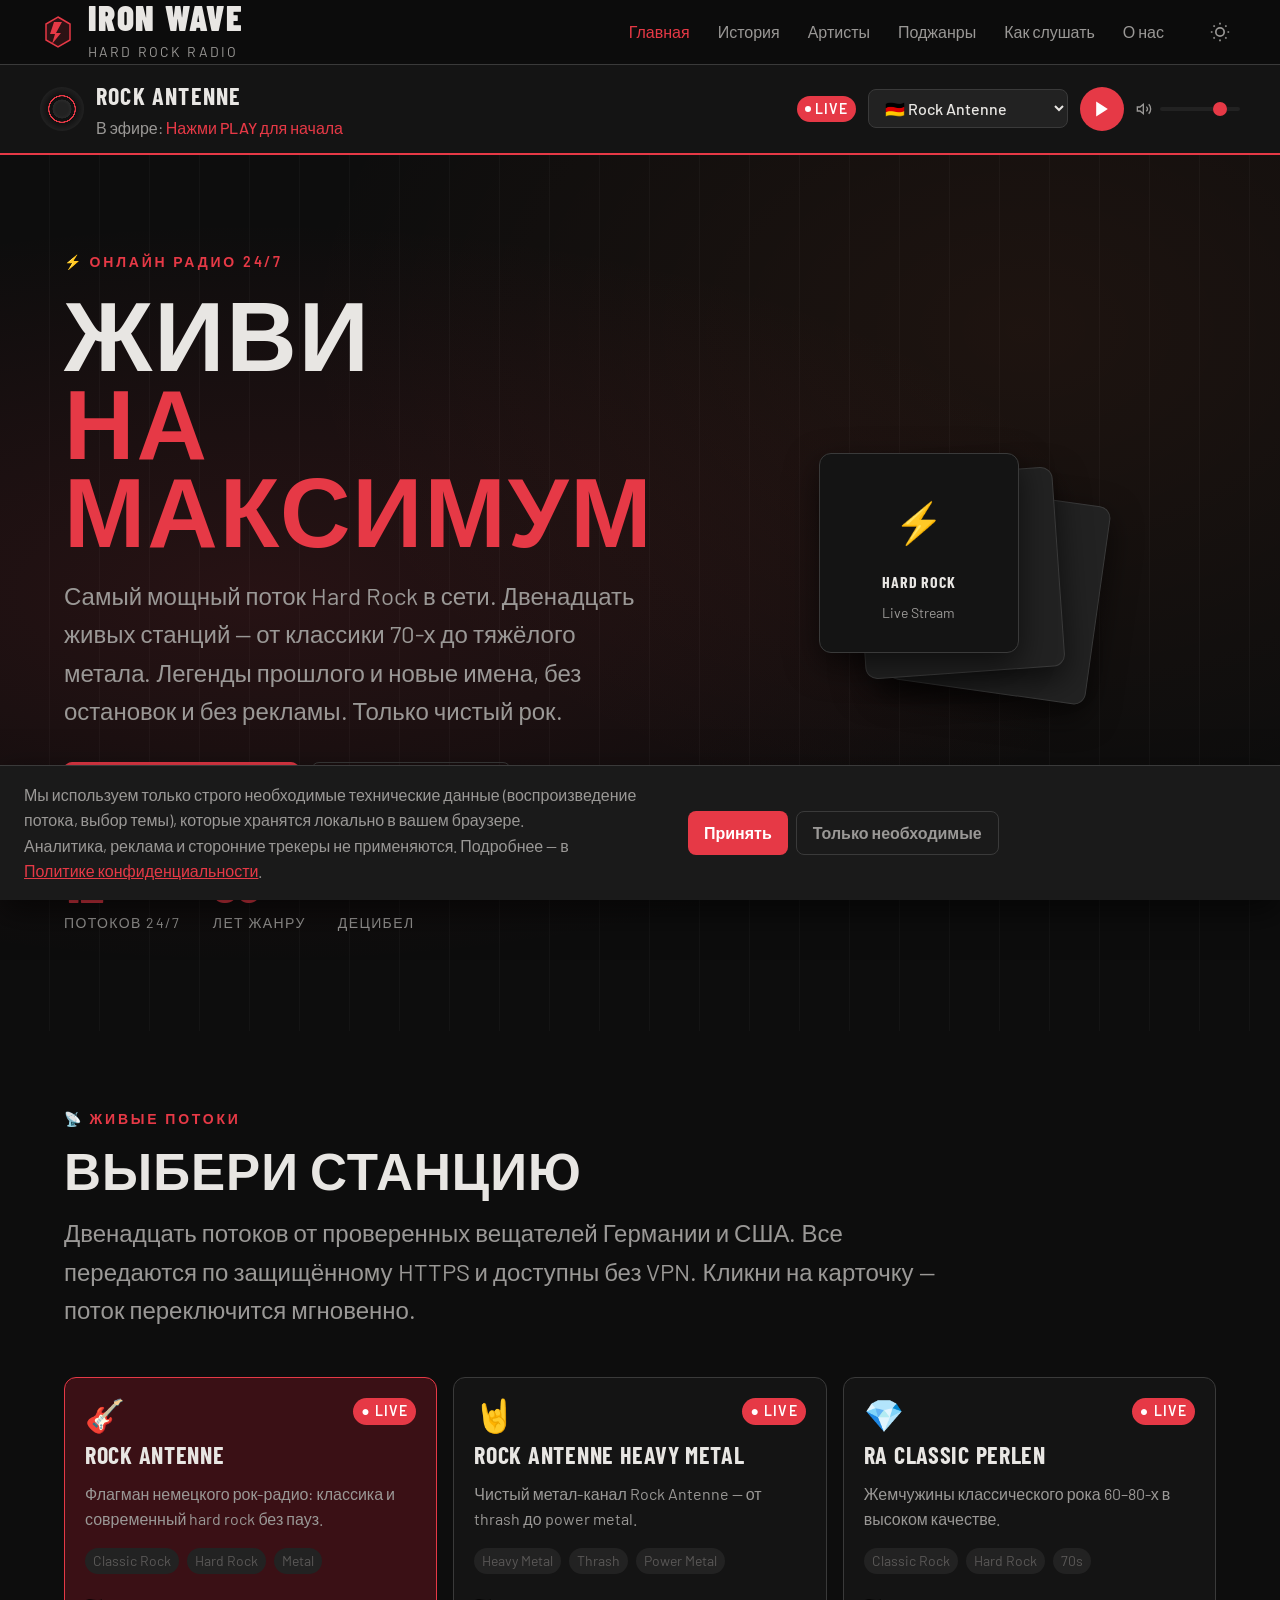
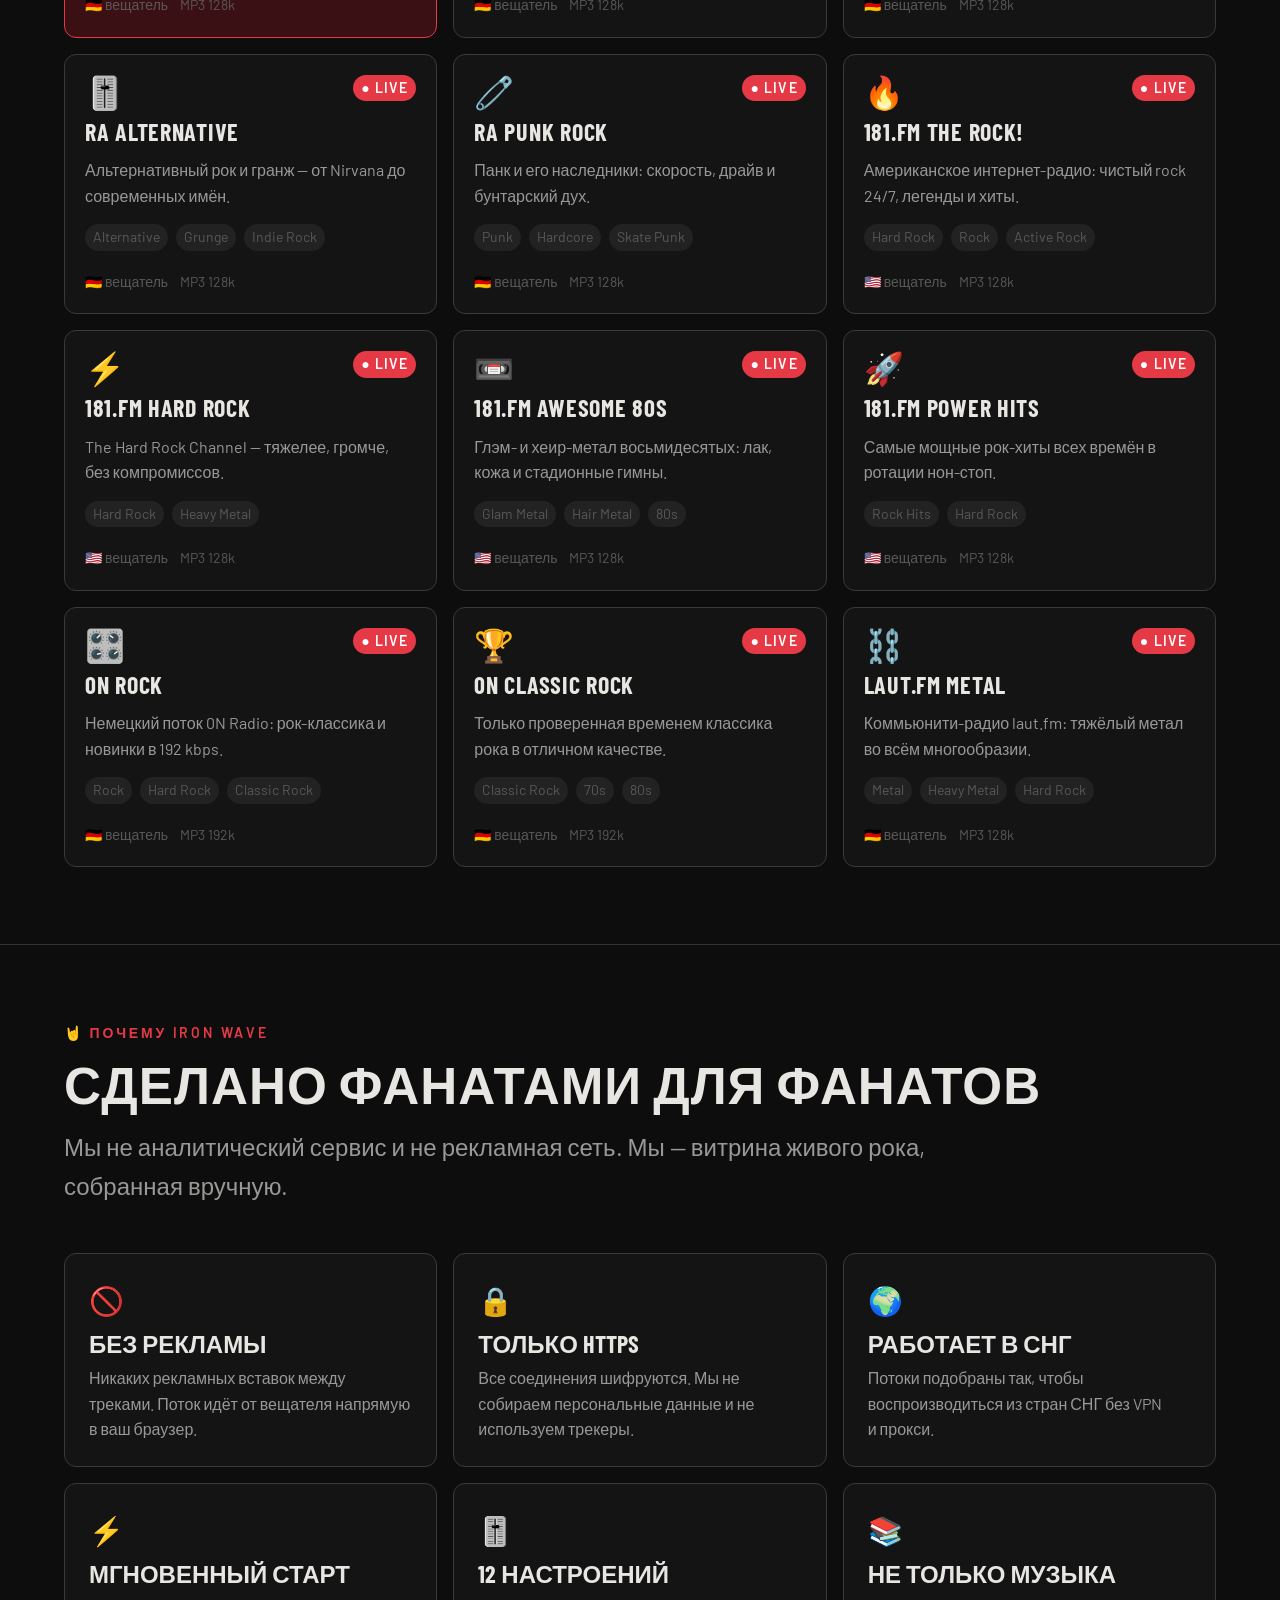
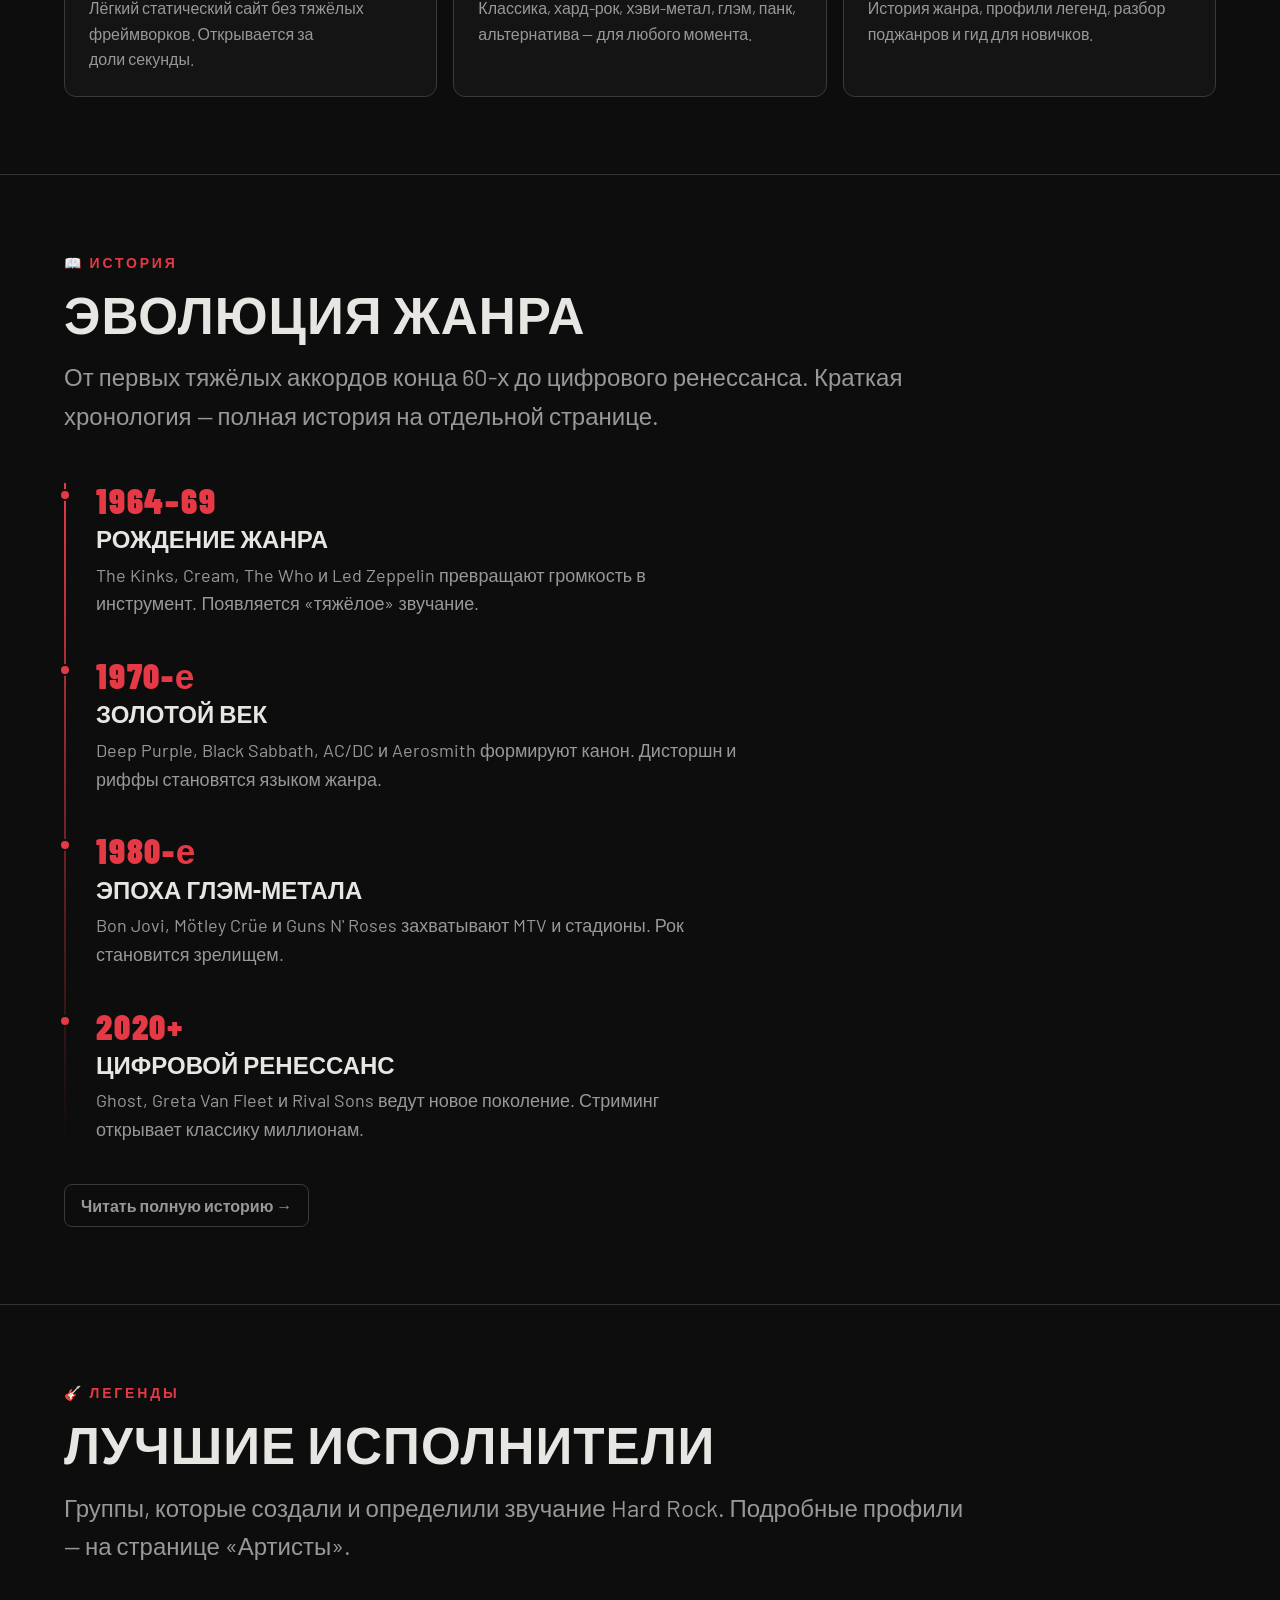
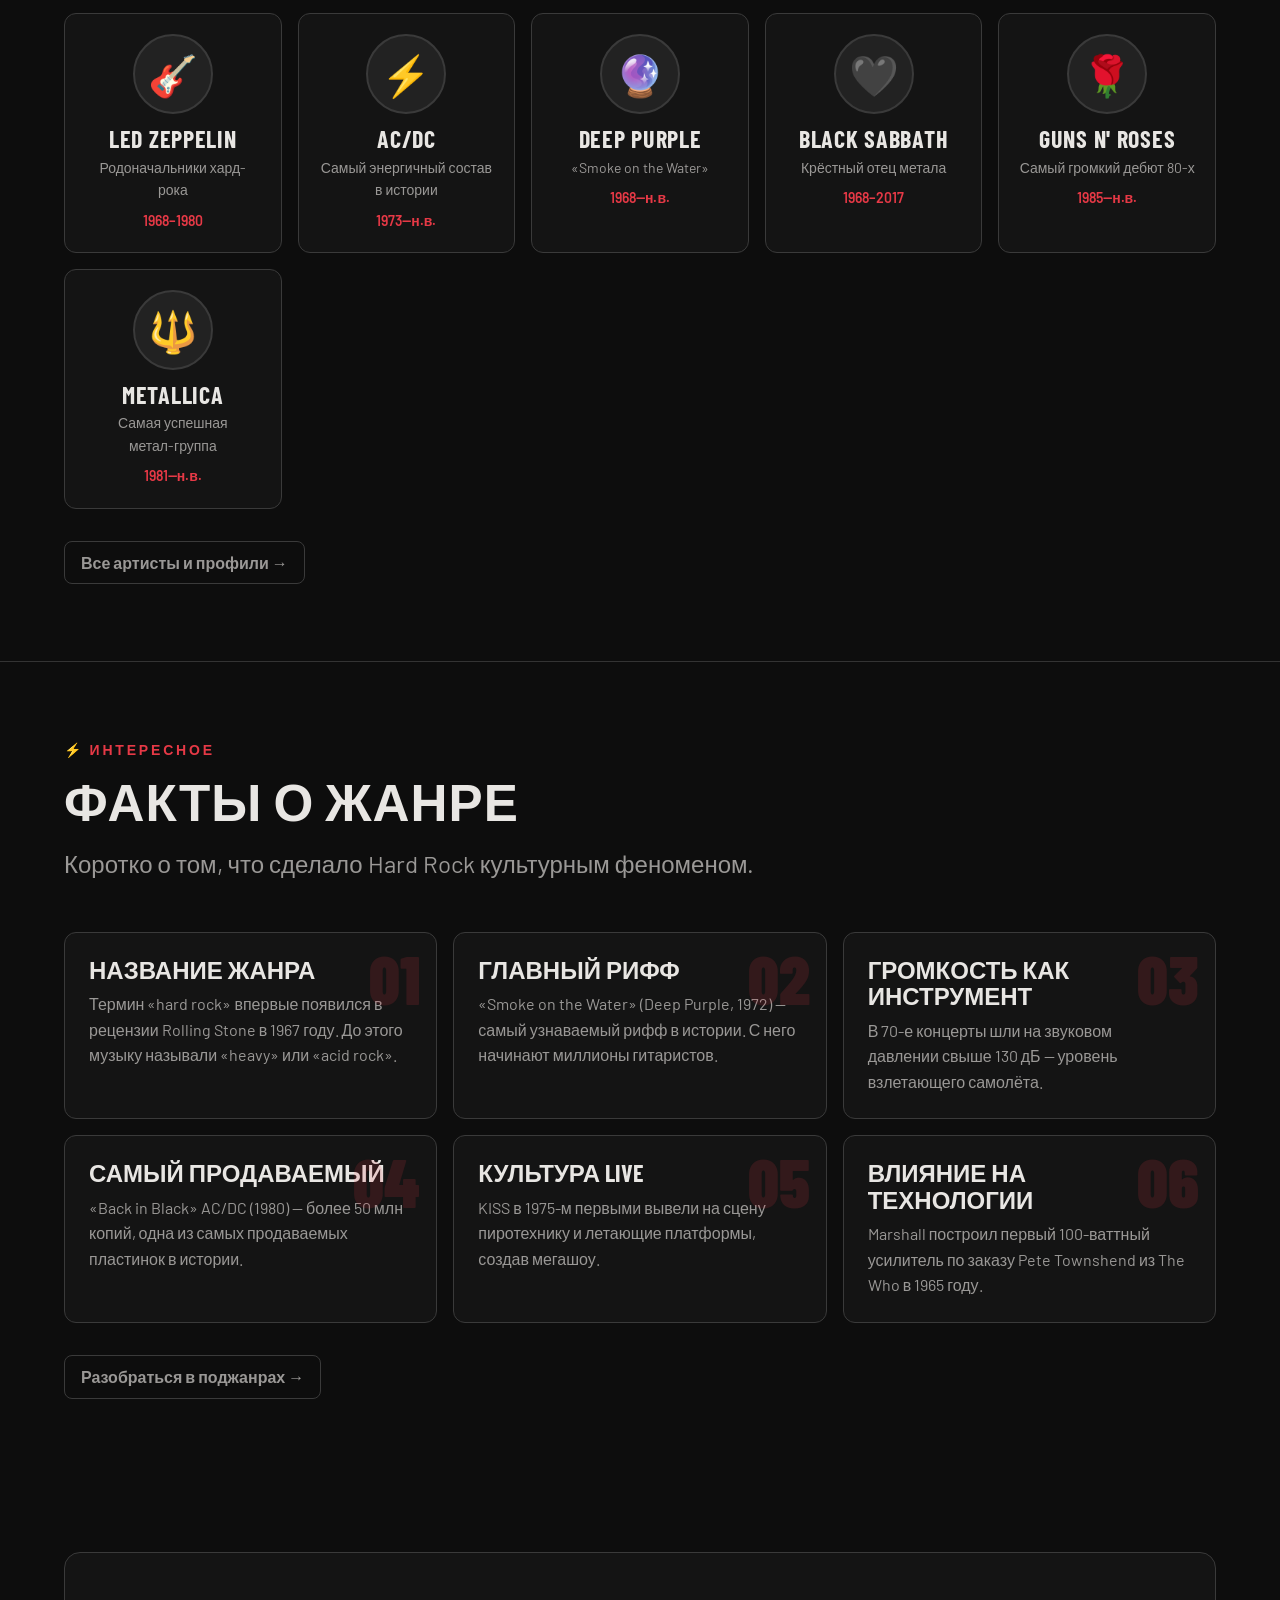
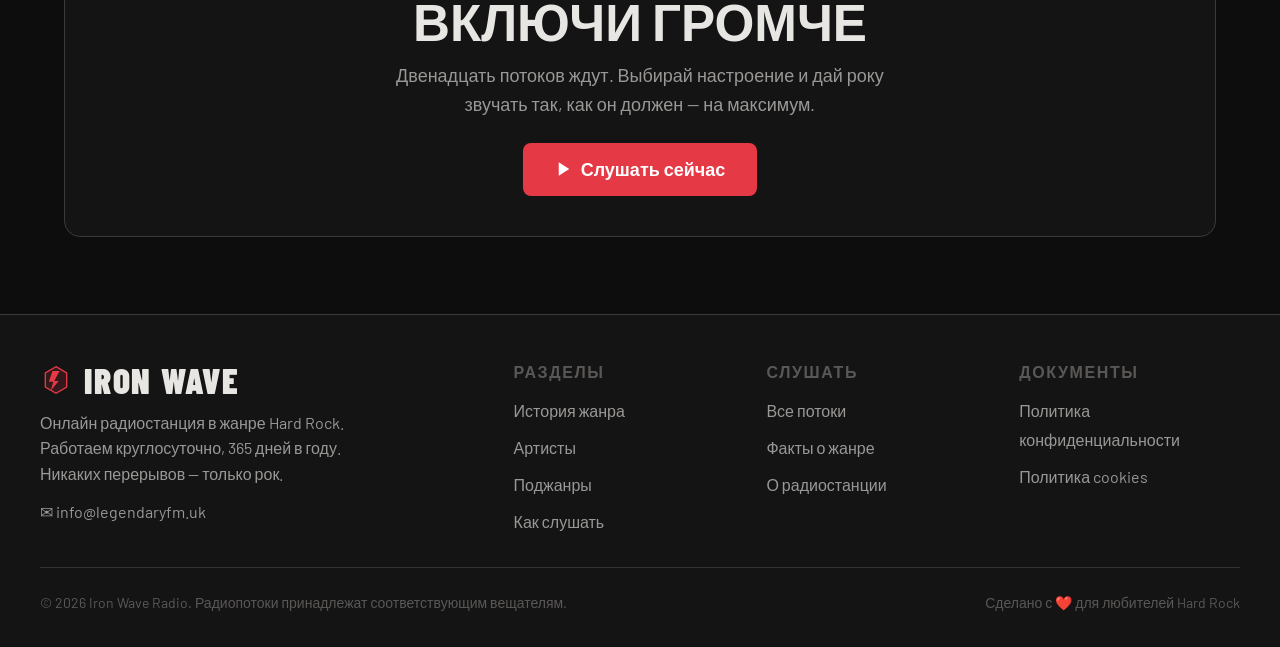
==== commit 368735ff: "Set production domain hardrock.legendaryfm.uk and contact email - robots.txt, sitemap.xml, canonical" ====
--- a/index.html
+++ b/index.html
@@ -9,7 +9,8 @@
   <meta property="og:title" content="Iron Wave Radio — Hard Rock Online">
   <meta property="og:description" content="12 живых рок-потоков 24/7. Легенды прошлого и новые имена — без остановок, без рекламы.">
   <meta property="og:type" content="website">
-  <link rel="canonical" href="/index.html">
+  <meta property="og:url" content="https://hardrock.legendaryfm.uk/">
+  <link rel="canonical" href="https://hardrock.legendaryfm.uk/index.html">
   <link rel="icon" type="image/svg+xml" href="data:image/svg+xml,%3Csvg xmlns='http://www.w3.org/2000/svg' viewBox='0 0 32 32'%3E%3Crect width='32' height='32' fill='%23111'/%3E%3Cpath d='M6 8 L6 24 L10 24 L10 17 L16 17 L16 24 L20 24 L20 8 L16 8 L16 14 L10 14 L10 8 Z' fill='%23e63946'/%3E%3Cpath d='M22 8 L22 24 L26 24 L26 8 Z' fill='%23e63946'/%3E%3C/svg%3E">
   <link rel="stylesheet" href="assets/fonts.css">
   <link rel="stylesheet" href="assets/styles.css">
@@ -261,6 +262,7 @@
           <span class="logo-text" style="color:var(--color-text);">Iron Wave</span>
         </a>
         <p>Онлайн радиостанция в жанре Hard Rock. Работаем круглосуточно, 365 дней в году. Никаких перерывов — только рок.</p>
+        <p style="margin-top:var(--space-3)"><a href="mailto:info@legendaryfm.uk" style="color:var(--color-text-muted);text-decoration:none">✉ info@legendaryfm.uk</a></p>
       </div>
       <div class="footer-col">
         <h4>Разделы</h4>
